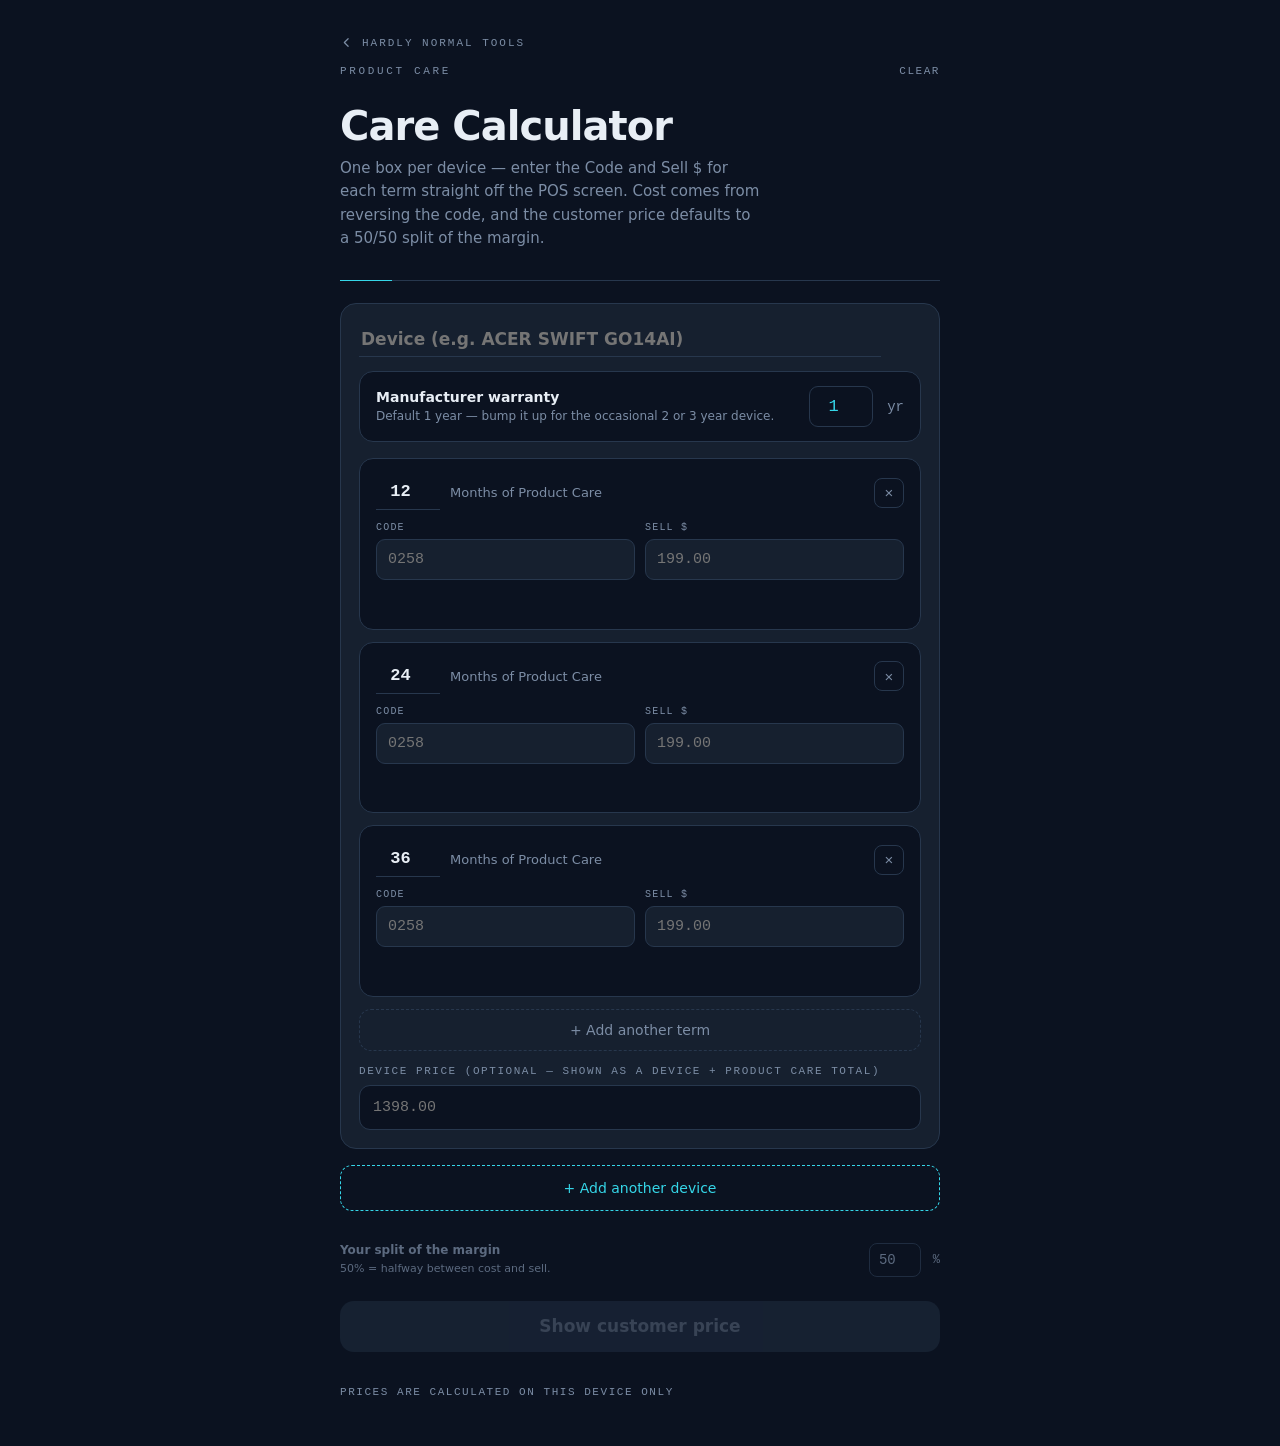
==== care-calc/index.html @ 35e69510 "Support multiple devices per sale, device pricing, and de-emphasize the margin control - One "device" ====
<!DOCTYPE html>
<html lang="en">
<head>
<meta charset="utf-8">
<meta name="viewport" content="width=device-width, initial-scale=1, viewport-fit=cover">
<meta name="theme-color" content="#0B1220">
<title>Product Care Calculator — Hardly Normal Tools</title>
<link rel="stylesheet" href="/assets/app.css">
<link rel="manifest" href="/assets/manifest.webmanifest">
<link rel="icon" href="/assets/icons/icon-192.png" type="image/png">
<link rel="apple-touch-icon" href="/assets/icons/apple-touch-icon.png">
<meta name="apple-mobile-web-app-title" content="Hardly Normal Tools">
<!-- Deliberately no apple-mobile-web-app-capable: see index.html for why. -->
<style>
  /* --- form controls, scoped to this page --- */
  label.f{display:block;font-family:var(--mono);font-size:11px;letter-spacing:.14em;
    text-transform:uppercase;color:var(--muted);margin:0 0 8px}
  input.line{width:100%;padding:13px;border-radius:11px;border:1px solid var(--edge);
    background:var(--ink-lift);color:var(--paper);font-family:var(--mono);font-size:15px}
  .field{margin-bottom:20px}

  .splitrow{display:flex;align-items:center;gap:14px;background:var(--ink-lift);
    border:1px solid var(--edge);border-radius:14px;padding:14px 16px;margin-bottom:20px}
  .splitrow .txt{flex:1}
  .splitrow .txt b{display:block;font-size:14px;font-weight:600}
  .splitrow .txt span{color:var(--muted);font-size:12px;line-height:1.4}
  .splitrow input{width:64px;flex:none;padding:10px 0;border-radius:9px;border:1px solid var(--edge);
    background:var(--ink);color:var(--live);font-family:var(--mono);font-size:17px;text-align:center}
  .splitrow .pct{color:var(--muted);font-family:var(--mono);font-size:14px;flex:none}

  /* One box per device — holds its own warranty, its Product Care term
     rows, and (optionally) the device's own price at the bottom. Nested
     controls inside are given the darker --ink background rather than
     re-using --ink-lift, so they read as "inside" the device card instead
     of floating at the same visual weight. */
  .devicecard{background:var(--ink-lift);border:1px solid var(--edge);border-radius:16px;
    padding:18px;margin-bottom:16px}
  .devicecard .devhead{display:flex;align-items:center;gap:10px;margin-bottom:14px}
  .devicecard .devhead input{flex:1;min-width:0;background:transparent;border:0;
    border-bottom:1px solid var(--edge);color:var(--paper);font:600 17px/1.3 var(--sans);
    padding:6px 2px}
  .devicecard .splitrow{background:var(--ink);margin-bottom:16px}
  .devicecard input.line{background:var(--ink)}

  .rmv{flex:none;width:30px;height:30px;border-radius:8px;border:1px solid var(--edge);
    background:transparent;color:var(--muted);font-size:15px;line-height:1;cursor:pointer}
  .rmv:active{transform:scale(.94)}

  .rowcard{background:var(--ink);border:1px solid var(--edge);border-radius:14px;
    padding:16px;margin-bottom:12px}
  .rowcard .rowhead{display:flex;align-items:center;gap:10px;margin-bottom:12px}
  .rowcard .rowhead .months{flex:none;width:64px;background:transparent;border:0;
    border-bottom:1px solid var(--edge);color:var(--paper);font:600 17px/1.3 var(--mono);
    padding:6px 2px;text-align:center}
  .rowcard .rowhead .monthslabel{flex:1;min-width:0;color:var(--muted);font-size:13px}
  .rowcard .rowgrid{display:grid;grid-template-columns:1fr 1fr;gap:10px}
  .rowcard .rowgrid div label{display:block;font-family:var(--mono);font-size:10px;
    letter-spacing:.12em;text-transform:uppercase;color:var(--muted);margin-bottom:6px}
  .rowcard .rowgrid input{width:100%;padding:11px;border-radius:9px;border:1px solid var(--edge);
    background:var(--ink-lift);color:var(--paper);font-family:var(--mono);font-size:15px}
  /* The cost/margin readout, deliberately the least visually prominent
     thing on the page (small, muted, bottom of its row) — see CLAUDE.md /
     the "don't want it to be obvious" request this was built for. */
  .rowcard .calc{margin-top:12px;font-family:var(--mono);font-size:12px;color:var(--muted);
    line-height:1.7;min-height:1.7em}
  .rowcard .calc b{color:var(--live);font-weight:600}
  .rowcard .calc.warn{color:var(--warn)}

  .addbtn{width:100%;padding:13px;border-radius:12px;border:1px dashed var(--edge);
    background:transparent;color:var(--muted);font:500 14px/1 var(--sans);cursor:pointer;
    margin-bottom:14px}
  .addbtn:active{transform:scale(.99)}
  .addbtn.device{margin-bottom:24px;padding:15px;color:var(--live);border-color:var(--live)}

  .primary{display:block;width:100%;padding:17px;border:0;border-radius:14px;
    background:var(--live);color:#07202B;font:600 17px/1 var(--sans);cursor:pointer}
  .primary:active{transform:scale(.985)}
  .primary:disabled{opacity:.4;background:var(--edge);color:var(--muted)}
  .secondary{display:block;width:100%;margin-top:10px;padding:13px;border:1px solid var(--edge);
    border-radius:14px;background:transparent;color:var(--paper);font:500 14px/1 var(--sans);
    cursor:pointer}

  .clearlink{font-family:var(--mono);font-size:11px;letter-spacing:.14em;text-transform:uppercase;
    color:var(--muted);background:none;border:0;cursor:pointer;padding:6px 0}
  .clearlink:active{color:var(--warn)}
  .headrow{display:flex;align-items:baseline;justify-content:space-between;gap:12px}

  /* The margin-split control, moved to the bottom of the page and styled
     down on purpose (no card, no colour) — this is the "margin box" that
     shouldn't be the obvious/prominent thing on screen. Still fully
     functional, just visually quiet. */
  .marginbox{display:flex;align-items:center;gap:12px;margin:8px 0 24px;opacity:.72}
  .marginbox .txt{flex:1}
  .marginbox .txt b{display:block;font-size:12px;font-weight:600;color:var(--muted)}
  .marginbox .txt span{color:var(--muted);font-size:11px;line-height:1.4}
  .marginbox input{width:52px;flex:none;padding:8px 0;border-radius:8px;border:1px solid var(--edge);
    background:transparent;color:var(--muted);font-family:var(--mono);font-size:14px;text-align:center}
  .marginbox .pct{color:var(--muted);font-family:var(--mono);font-size:12px;flex:none}

  /* --- customer-facing view --- */
  #customerView{display:none}
  #customerView.open{display:block}
  #editView.hidden{display:none}
  .devSection:first-of-type .devTitle{margin-top:0}
  .devTitle{font-size:16px;font-weight:600;letter-spacing:-.01em;margin:28px 0 12px}
  .priceCard{background:var(--ink-lift);border:1px solid var(--edge);border-radius:18px;
    padding:26px 22px;margin-bottom:14px;text-align:center}
  .priceCard .title{font-size:13px;line-height:1.5;color:var(--muted);margin-bottom:16px}
  .priceCard .was{font-family:var(--mono);font-size:15px;color:var(--muted);
    text-decoration:line-through;text-decoration-color:var(--edge)}
  .priceCard .price{font-size:clamp(36px,11vw,54px);font-weight:700;letter-spacing:-.02em;
    color:var(--live);margin-top:4px}
  .priceCard .save{display:inline-block;margin-top:12px;padding:7px 14px;border-radius:999px;
    background:rgba(53,214,232,.12);color:var(--live);font-family:var(--mono);font-size:12px;
    letter-spacing:.05em}
  .priceCard .withdevice{margin-top:14px;padding-top:14px;border-top:1px solid var(--edge);
    font-family:var(--mono);font-size:12px;color:var(--muted)}
  .priceCard .withdevice b{color:var(--paper);font-weight:600}
  #custEmpty{color:var(--muted);font-size:14px;padding:30px 0;text-align:center}
</style>
</head>
<body>
<main class="shell">

  <section id="editView">
    <a class="back" href="/">
      <svg viewBox="0 0 24 24"><path d="M15 5l-7 7 7 7" stroke-linecap="round" stroke-linejoin="round"/></svg>
      Hardly Normal Tools
    </a>

    <div class="headrow">
      <span class="eyebrow">Product Care</span>
      <button class="clearlink" id="clearBtn">Clear</button>
    </div>
    <h1>Care Calculator</h1>
    <p class="lede">One box per device — enter the Code and Sell $ for each term straight
      off the POS screen. Cost comes from reversing the code, and the customer price
      defaults to a 50/50 split of the margin.</p>

    <div class="rule"></div>

    <div id="devices"></div>
    <button class="addbtn device" id="addDevice">+ Add another device</button>

    <div class="marginbox">
      <div class="txt">
        <b>Your split of the margin</b>
        <span>50% = halfway between cost and sell.</span>
      </div>
      <input id="split" type="number" inputmode="decimal" min="0" max="100" step="1" value="50">
      <span class="pct">%</span>
    </div>

    <button class="primary" id="showCust" disabled>Show customer price</button>
  </section>

  <section id="customerView">
    <button class="clearlink" id="backBtn">
      &larr; Back to edit
    </button>
    <span class="eyebrow" style="display:block;margin-top:18px">Product Care</span>
    <h1>Your options</h1>
    <div class="rule"></div>
    <div id="custRows"></div>
    <div id="custEmpty">No terms entered yet — go back and fill in a code and sell price.</div>
    <button class="secondary" id="backBtn2">Back to edit</button>
  </section>

  <p class="foot">Prices are calculated on this device only</p>

</main>
<script>
if ("serviceWorker" in navigator) navigator.serviceWorker.register("/sw.js");

const $ = s => document.querySelector(s);
const devicesEl = $("#devices"), addDeviceBtn = $("#addDevice"),
      showCustBtn = $("#showCust"), splitEl = $("#split"),
      editView = $("#editView"), custView = $("#customerView"),
      custRows = $("#custRows"), custEmpty = $("#custEmpty");

const STORE_KEY = "cc.state";

function uid(){ return Math.random().toString(36).slice(2, 9); }

// Product Care terms are sold in months (matches the "- 062 12 MTHS" /
// "24 MTHS" / "36 MTHS" naming on the POS screen), so rows track months
// rather than a free-text label — the customer-facing title is generated
// from that number plus the device's manufacturer warranty (coverageTitle()).
const DEFAULT_ROWS = () => ([
  { id: uid(), months: 12, code: "", sell: "" },
  { id: uid(), months: 24, code: "", sell: "" },
  { id: uid(), months: 36, code: "", sell: "" },
]);
// Warranty lives per device (not globally) — it's a property of the specific
// device on screen, not the sale as a whole, and staff sometimes pitch a
// 1yr device and a 2/3yr device in the same visit.
const DEFAULT_DEVICE = () => ({
  id: uid(), product: "", warrantyYears: 1, devicePrice: "", rows: DEFAULT_ROWS(),
});
const DEFAULT_STATE = () => ({ split: 50, devices: [DEFAULT_DEVICE()] });

function migrateRow(r){
  if(!isFinite(r.months)){
    const m = parseInt(String(r.term || "").replace(/\D/g, ""), 10);
    r.months = isFinite(m) && m > 0 ? m : 12;
  }
}
function migrateDevice(dev){
  if(!isFinite(dev.warrantyYears)) dev.warrantyYears = 1;
  if(dev.devicePrice == null) dev.devicePrice = "";
  if(!Array.isArray(dev.rows) || !dev.rows.length) dev.rows = DEFAULT_ROWS();
  dev.rows.forEach(migrateRow);
}

function loadState(){
  try{
    const raw = JSON.parse(localStorage.getItem(STORE_KEY) || "null");
    if(raw){
      if(Array.isArray(raw.devices) && raw.devices.length){
        raw.devices.forEach(migrateDevice);
        if(!isFinite(raw.split)) raw.split = 50;
        return raw;
      }
      // Pre-multi-device save: one flat {product, warrantyYears, rows} —
      // fold it into a single device so nothing already entered is lost.
      if(Array.isArray(raw.rows) && raw.rows.length){
        const dev = {
          id: uid(), product: raw.product || "",
          warrantyYears: isFinite(raw.warrantyYears) ? raw.warrantyYears : 1,
          devicePrice: "", rows: raw.rows,
        };
        migrateDevice(dev);
        return { split: isFinite(raw.split) ? raw.split : 50, devices: [dev] };
      }
    }
  }catch{}
  return DEFAULT_STATE();
}
let state = loadState();

function persist(){
  localStorage.setItem(STORE_KEY, JSON.stringify(state));
}

// --- money / cost math ---
// The POS "Code" column is the cost price, digit-reversed (see CLAUDE.md /
// the confirmed-by-margin-consistency check this tool was built against).
// e.g. code "0258" reversed -> "8520" -> cost $85.20 (cents).
function costFromCode(codeRaw){
  const digits = String(codeRaw || "").replace(/\D/g, "");
  if(!digits) return null;
  const reversed = digits.split("").reverse().join("");
  const cents = parseInt(reversed, 10);
  return isFinite(cents) ? cents / 100 : null;
}

// Rounds to the nearest $10, minus a cent — the "nearest .99" convention
// for customer-facing prices (e.g. $113.85 -> $109.99).
function roundTo99(v){
  if(!isFinite(v) || v <= 0) return null;
  const base = Math.max(10, Math.round(v / 10) * 10);
  return base - 0.01;
}

function fmt(v){ return "$" + v.toFixed(2); }

function calcRow(row, splitPct){
  const cost = costFromCode(row.code);
  const sell = parseFloat(row.sell);
  if(cost == null || !isFinite(sell) || sell <= 0) return null;
  const margin = sell - cost;
  const pct = isFinite(splitPct) ? splitPct : 50;
  const raw = cost + margin * (pct / 100);
  let price = roundTo99(raw);
  // raw is always <= sell (pct maxes out at 100%), but rounding to the
  // nearest .99 can round it back up past sell on a thin margin — never
  // show a "discount" that's actually a markup.
  if(price != null && price > sell) price = sell;
  const savings = price != null ? sell - price : null;
  return { cost, sell, margin, price, savings, suspect: margin <= 0 };
}

// "1 Year Warranty + 2 Years Product Care = 3 Years Coverage" — built from
// this device's manufacturer warranty plus the row's Product Care term.
function monthsLabel(m){
  if(!isFinite(m) || m <= 0) return "0 Months";
  if(m % 12 === 0){ const y = m / 12; return `${y} Year${y === 1 ? "" : "s"}`; }
  return `${m} Month${m === 1 ? "" : "s"}`;
}
function coverageTitle(warrantyYears, careMonths){
  const warrantyMonths = Math.round((isFinite(warrantyYears) ? warrantyYears : 1) * 12);
  const totalMonths = warrantyMonths + careMonths;
  return `${monthsLabel(warrantyMonths)} Warranty + ${monthsLabel(careMonths)} Product Care `
    + `= ${monthsLabel(totalMonths)} Coverage`;
}

function escapeAttr(s){
  return String(s ?? "").replace(/&/g,"&amp;").replace(/"/g,"&quot;").replace(/</g,"&lt;");
}

// --- term row (nested inside a device card) ---
function buildRowEl(dev, row){
  const el = document.createElement("div");
  el.className = "rowcard";
  el.innerHTML = `
    <div class="rowhead">
      <input class="months" type="number" inputmode="numeric" min="1" step="1" value="${escapeAttr(row.months)}">
      <span class="monthslabel">Months of Product Care</span>
      <button class="rmv" title="Remove this term">&times;</button>
    </div>
    <div class="rowgrid">
      <div>
        <label>Code</label>
        <input class="code" inputmode="numeric" placeholder="0258" value="${escapeAttr(row.code)}">
      </div>
      <div>
        <label>Sell $</label>
        <input class="sell" type="number" inputmode="decimal" step="0.01" min="0" placeholder="199.00" value="${escapeAttr(row.sell)}">
      </div>
    </div>
    <div class="calc"></div>
  `;
  const monthsEl = el.querySelector(".months"), codeEl = el.querySelector(".code"),
        sellEl = el.querySelector(".sell"), calcEl = el.querySelector(".calc");

  const sync = () => {
    const m = parseInt(monthsEl.value, 10);
    row.months = isFinite(m) && m > 0 ? m : row.months;
    row.code = codeEl.value;
    row.sell = sellEl.value;
    persist();
    renderCalc(calcEl, row);
    updateShowButton();
  };
  monthsEl.oninput = sync;
  codeEl.oninput = sync;
  sellEl.oninput = sync;
  el.querySelector(".rmv").onclick = () => {
    dev.rows = dev.rows.filter(r => r.id !== row.id);
    if(!dev.rows.length) dev.rows = DEFAULT_ROWS();
    persist();
    renderDevices();
  };

  renderCalc(calcEl, row);
  return el;
}

function renderCalc(calcEl, row){
  const split = parseFloat(splitEl.value);
  const r = calcRow(row, split);
  if(!row.code && !row.sell){
    calcEl.className = "calc";
    calcEl.textContent = "";
    return;
  }
  if(!r){
    calcEl.className = "calc warn";
    calcEl.textContent = "Enter both a code and a sell price to calculate.";
    return;
  }
  if(r.suspect){
    calcEl.className = "calc warn";
    calcEl.textContent = `Cost ${fmt(r.cost)} ≥ sell ${fmt(r.sell)} — check the code was read right.`;
    return;
  }
  calcEl.className = "calc";
  calcEl.textContent = `Cost ${fmt(r.cost)} · Margin ${fmt(r.margin)} · Save ${fmt(r.savings)} · Your price `;
  const b = document.createElement("b");
  b.textContent = fmt(r.price);
  calcEl.appendChild(b);
}

// --- device card ---
function buildDeviceEl(dev){
  const el = document.createElement("div");
  el.className = "devicecard";
  el.innerHTML = `
    <div class="devhead">
      <input class="devname" placeholder="Device (e.g. ACER SWIFT GO14AI)" autocapitalize="words" spellcheck="false" value="${escapeAttr(dev.product)}">
      <button class="rmv" title="Remove this device">&times;</button>
    </div>
    <div class="splitrow">
      <div class="txt">
        <b>Manufacturer warranty</b>
        <span>Default 1 year — bump it up for the occasional 2 or 3 year device.</span>
      </div>
      <input class="devwarranty" type="number" inputmode="decimal" min="0" max="10" step="1" value="${escapeAttr(dev.warrantyYears)}">
      <span class="pct">yr</span>
    </div>
    <div class="devrows"></div>
    <button class="addbtn devaddrow">+ Add another term</button>
    <div class="field" style="margin-bottom:0">
      <label class="f">Device price (optional — shown as a device + Product Care total)</label>
      <input class="line devprice" type="number" inputmode="decimal" step="0.01" min="0" placeholder="1398.00" value="${escapeAttr(dev.devicePrice)}">
    </div>
  `;
  const nameEl = el.querySelector(".devname"), warrantyEl = el.querySelector(".devwarranty"),
        priceEl = el.querySelector(".devprice"), rowsEl = el.querySelector(".devrows"),
        addRowBtn = el.querySelector(".devaddrow");

  nameEl.oninput = () => { dev.product = nameEl.value; persist(); };
  warrantyEl.oninput = () => { dev.warrantyYears = parseFloat(warrantyEl.value); persist(); };
  priceEl.oninput = () => { dev.devicePrice = priceEl.value; persist(); };
  el.querySelector(".rmv").onclick = () => {
    state.devices = state.devices.filter(d => d.id !== dev.id);
    if(!state.devices.length) state.devices = [DEFAULT_DEVICE()];
    persist();
    renderDevices();
  };
  addRowBtn.onclick = () => {
    dev.rows.push({ id: uid(), months: 12, code: "", sell: "" });
    persist();
    renderDevices();
  };

  dev.rows.forEach(row => rowsEl.appendChild(buildRowEl(dev, row)));
  return el;
}

function renderDevices(){
  devicesEl.innerHTML = "";
  state.devices.forEach(dev => devicesEl.appendChild(buildDeviceEl(dev)));
  // Only show the remove-device button when there's more than one — no
  // point offering to remove the only device on the page.
  const rmvBtns = devicesEl.querySelectorAll(".devhead .rmv");
  rmvBtns.forEach(b => { b.style.visibility = state.devices.length > 1 ? "visible" : "hidden"; });
  updateShowButton();
}

function recalcAll(){
  // Term rows render in the same order as state.devices/dev.rows, so a
  // flattened list zips 1:1 with the .rowcard elements in the DOM.
  const flat = state.devices.flatMap(d => d.rows);
  document.querySelectorAll(".rowcard").forEach((el, i) => renderCalc(el.querySelector(".calc"), flat[i]));
  updateShowButton();
}

function allValidEntries(){
  const split = parseFloat(splitEl.value);
  const out = [];
  state.devices.forEach(dev => {
    dev.rows.forEach(row => {
      const calc = calcRow(row, split);
      if(calc && !calc.suspect) out.push({ dev, row, calc });
    });
  });
  return out;
}

function updateShowButton(){
  showCustBtn.disabled = allValidEntries().length === 0;
}

// --- wiring ---
splitEl.value = isFinite(state.split) ? state.split : 50;
splitEl.oninput = () => {
  state.split = parseFloat(splitEl.value);
  persist();
  recalcAll();
};

addDeviceBtn.onclick = () => {
  state.devices.push(DEFAULT_DEVICE());
  persist();
  renderDevices();
};

$("#clearBtn").onclick = () => {
  if(!confirm("Clear this form and start over?")) return;
  state = DEFAULT_STATE();
  persist();
  splitEl.value = 50;
  renderDevices();
};

function showCustomerView(){
  const entries = allValidEntries();
  custRows.innerHTML = "";
  custEmpty.style.display = entries.length ? "none" : "block";

  state.devices.forEach(dev => {
    const devEntries = entries.filter(e => e.dev.id === dev.id);
    if(!devEntries.length) return;
    const section = document.createElement("div");
    section.className = "devSection";
    const title = document.createElement("div");
    title.className = "devTitle";
    title.textContent = dev.product?.trim() || "Product Care";
    section.appendChild(title);

    const devicePrice = parseFloat(dev.devicePrice);
    const hasDevicePrice = isFinite(devicePrice) && devicePrice > 0;

    devEntries.forEach(({ row, calc }) => {
      const card = document.createElement("div");
      card.className = "priceCard";
      card.innerHTML = `<div class="title">${escapeAttr(coverageTitle(dev.warrantyYears, row.months))}</div>
        <div class="was">Was ${fmt(calc.sell)}</div>
        <div class="price">${fmt(calc.price)}</div>
        <div class="save">Save ${fmt(calc.savings)}</div>
        ${hasDevicePrice ? `<div class="withdevice">Device + Product Care: <b>${fmt(devicePrice + calc.price)}</b></div>` : ""}`;
      section.appendChild(card);
    });
    custRows.appendChild(section);
  });

  editView.classList.add("hidden");
  custView.classList.add("open");
  window.scrollTo(0, 0);
}
function showEditView(){
  custView.classList.remove("open");
  editView.classList.remove("hidden");
  window.scrollTo(0, 0);
}

showCustBtn.onclick = showCustomerView;
$("#backBtn").onclick = showEditView;
$("#backBtn2").onclick = showEditView;

renderDevices();
</script>
</body>
</html>
---- assets/app.css ----
:root{
  --ink:      #0B1220;
  --ink-lift: #16202F;
  --edge:     #27374D;
  --paper:    #E8EEF5;
  --muted:    #7C8DA5;
  --live:     #35D6E8;
  --lock:     #7BE495;
  --warn:     #F2A65A;
  --mono: ui-monospace, SFMono-Regular, "SF Mono", Menlo, Consolas, monospace;
  --sans: system-ui, -apple-system, "Segoe UI", Roboto, sans-serif;
}
*{box-sizing:border-box;margin:0;padding:0;-webkit-tap-highlight-color:transparent}
html{height:100%}
body{
  min-height:100%; background:var(--ink); color:var(--paper);
  font-family:var(--sans); -webkit-font-smoothing:antialiased;
}
a{color:inherit;text-decoration:none}
:focus-visible{outline:2px solid var(--live);outline-offset:3px;border-radius:6px}

.shell{
  max-width:640px; margin:0 auto;
  padding:calc(env(safe-area-inset-top) + 26px) 20px calc(env(safe-area-inset-bottom) + 40px);
}

/* --- header --- */
.eyebrow{
  font-family:var(--mono); font-size:11px; letter-spacing:.24em;
  text-transform:uppercase; color:var(--muted);
}
.back{
  display:inline-flex; align-items:center; gap:9px;
  font-family:var(--mono); font-size:11px; letter-spacing:.18em;
  text-transform:uppercase; color:var(--muted);
  padding:10px 14px 10px 11px; margin-left:-11px; border-radius:10px;
}
.back:hover{color:var(--live)}
.back svg{width:13px;height:13px;stroke:currentColor;stroke-width:2.2;fill:none}

h1{
  font-size:clamp(30px,8vw,40px); font-weight:640; letter-spacing:-.024em;
  line-height:1.05; margin:22px 0 10px;
}
.lede{color:var(--muted); font-size:15px; line-height:1.55; max-width:44ch}

/* the rule doubles as the section marker — cyan means "you are here" */
.rule{height:1px; background:var(--edge); margin:30px 0 22px; position:relative}
.rule::before{content:""; position:absolute; left:0; top:0; width:52px; height:1px; background:var(--live)}

/* --- tiles --- */
.tiles{display:flex; flex-direction:column; gap:11px}
.tile{
  display:flex; align-items:center; gap:16px;
  min-height:88px; padding:20px; border-radius:16px;
  background:var(--ink-lift); border:1px solid var(--edge);
  transition:border-color .16s ease, transform .12s ease, background .16s ease;
}
.tile:hover{border-color:var(--live); background:#1A2637}
.tile:active{transform:scale(.99)}
.tile .body{flex:1; min-width:0}
.tile .name{font-size:17px; font-weight:600; letter-spacing:-.01em}
.tile .desc{color:var(--muted); font-size:13px; line-height:1.45; margin-top:4px}
.tile .chev{width:18px; height:18px; stroke:var(--muted); stroke-width:2.2; fill:none; flex:none}
.tile:hover .chev{stroke:var(--live)}

.tile .glyph{
  width:46px; height:46px; flex:none; border-radius:12px;
  background:var(--ink); border:1px solid var(--edge);
  display:grid; place-items:center;
  font-family:var(--mono); font-size:12px; letter-spacing:.06em; color:var(--live);
}

.foot{margin-top:34px; font-family:var(--mono); font-size:11px;
      letter-spacing:.14em; text-transform:uppercase; color:var(--muted)}

@media (prefers-reduced-motion:reduce){*{transition:none!important}}
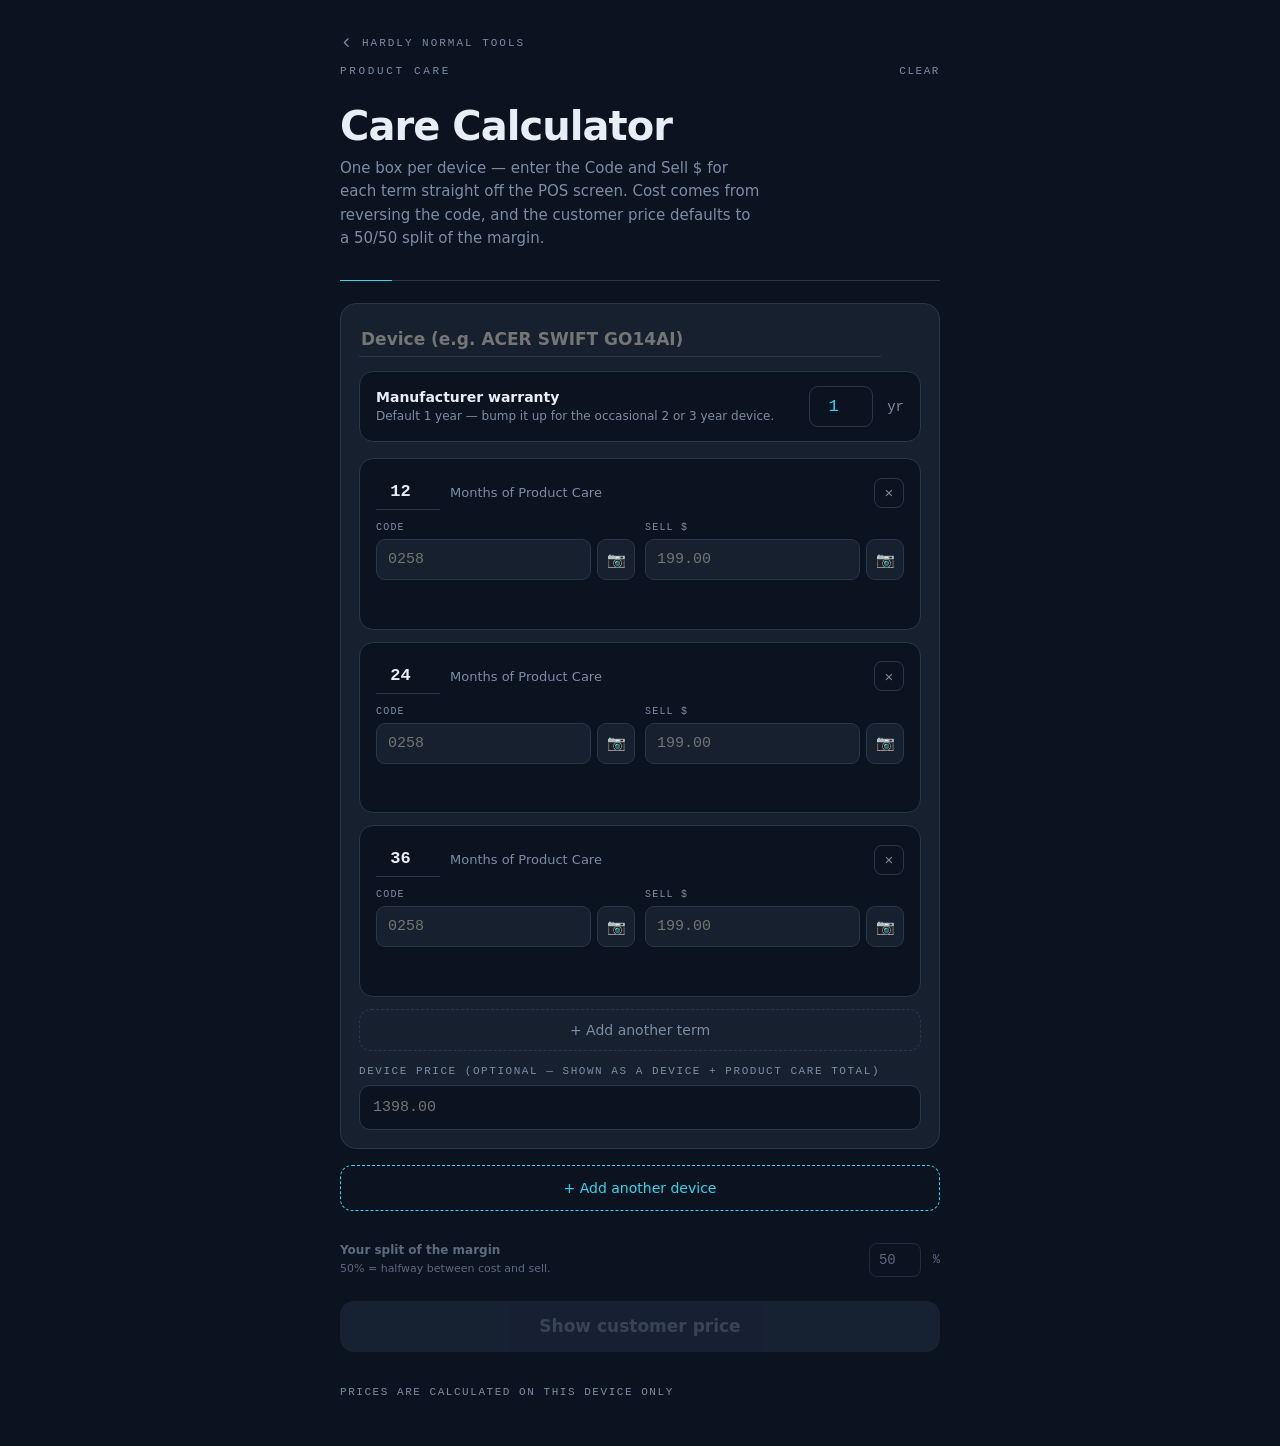
==== commit 8ea4a2bf: "Add OCR capture for the Code and Sell $ fields A small camera button next to each Code and Sell $ in" ====
--- a/care-calc/index.html
+++ b/care-calc/index.html
@@ -58,6 +58,12 @@
     letter-spacing:.12em;text-transform:uppercase;color:var(--muted);margin-bottom:6px}
   .rowcard .rowgrid input{width:100%;padding:11px;border-radius:9px;border:1px solid var(--edge);
     background:var(--ink-lift);color:var(--paper);font-family:var(--mono);font-size:15px}
+  .inputrow{display:flex;gap:6px}
+  .inputrow input{flex:1;min-width:0}
+  .ocrmini{flex:none;width:38px;border-radius:9px;border:1px solid var(--edge);
+    background:var(--ink-lift);color:var(--muted);font-size:15px;cursor:pointer;
+    display:grid;place-items:center}
+  .ocrmini:active{transform:scale(.94)}
   /* The cost/margin readout, deliberately the least visually prominent
      thing on the page (small, muted, bottom of its row) — see CLAUDE.md /
      the "don't want it to be obvious" request this was built for. */
@@ -76,9 +82,6 @@
     background:var(--live);color:#07202B;font:600 17px/1 var(--sans);cursor:pointer}
   .primary:active{transform:scale(.985)}
   .primary:disabled{opacity:.4;background:var(--edge);color:var(--muted)}
-  .secondary{display:block;width:100%;margin-top:10px;padding:13px;border:1px solid var(--edge);
-    border-radius:14px;background:transparent;color:var(--paper);font:500 14px/1 var(--sans);
-    cursor:pointer}
 
   .clearlink{font-family:var(--mono);font-size:11px;letter-spacing:.14em;text-transform:uppercase;
     color:var(--muted);background:none;border:0;cursor:pointer;padding:6px 0}
@@ -103,8 +106,18 @@
   #editView.hidden{display:none}
   .devSection:first-of-type .devTitle{margin-top:0}
   .devTitle{font-size:16px;font-weight:600;letter-spacing:-.01em;margin:28px 0 12px}
-  .priceCard{background:var(--ink-lift);border:1px solid var(--edge);border-radius:18px;
-    padding:26px 22px;margin-bottom:14px;text-align:center}
+  /* Cards are tappable: staff taps whichever one the customer says they
+     want, so it stays visibly highlighted as a "that one" reminder — see
+     the click handler in showCustomerView(). */
+  .priceCard{position:relative;background:var(--ink-lift);border:1px solid var(--edge);
+    border-radius:18px;padding:26px 22px;margin-bottom:14px;text-align:center;cursor:pointer;
+    transition:border-color .15s ease, background .15s ease, transform .1s ease}
+  .priceCard:active{transform:scale(.99)}
+  .priceCard.selected{border-color:var(--live);background:#132233;
+    box-shadow:0 0 0 2px rgba(53,214,232,.28)}
+  .priceCard .check{display:none;position:absolute;top:14px;right:14px;width:24px;height:24px;
+    border-radius:50%;background:var(--live);color:#07202B;font:700 14px/24px var(--sans)}
+  .priceCard.selected .check{display:block}
   .priceCard .title{font-size:13px;line-height:1.5;color:var(--muted);margin-bottom:16px}
   .priceCard .was{font-family:var(--mono);font-size:15px;color:var(--muted);
     text-decoration:line-through;text-decoration-color:var(--edge)}
@@ -117,6 +130,49 @@
     font-family:var(--mono);font-size:12px;color:var(--muted)}
   .priceCard .withdevice b{color:var(--paper);font-weight:600}
   #custEmpty{color:var(--muted);font-size:14px;padding:30px 0;text-align:center}
+
+  /* --- OCR capture overlay (per-field: Code or Sell $) ---
+     Same shape as /scan/'s camera+Tesseract flow (crop a band, recognize,
+     show an editable result before it's used) but simplified to a single
+     manual "capture" tap rather than a continuous decode loop, and scoped
+     to one field per open rather than the whole page. See CLAUDE.md notes
+     on /scan/'s OCR path for the lazy-load and crop-vs-reticle caveats,
+     which apply here too. */
+  #ocrStage{position:fixed;inset:0;z-index:50;display:none;background:#000}
+  #ocrStage.open{display:block}
+  #ocrCam{position:fixed;inset:0;background:#000}
+  #ocrVideo{width:100%;height:100%;object-fit:cover;display:block}
+  #ocrVeil{position:fixed;inset:0;pointer-events:none;z-index:2;
+    background:radial-gradient(ellipse 74% 20% at 50% 42%, transparent 55%, rgba(11,18,32,.82) 100%)}
+  #ocrReticle{position:fixed;left:50%;top:42%;transform:translate(-50%,-50%);z-index:3;
+    width:min(72vw,340px);height:78px;border:2.5px solid var(--live);border-radius:12px;
+    pointer-events:none}
+  #ocrTop{position:fixed;top:0;left:0;right:0;z-index:6;
+    display:flex;align-items:center;justify-content:space-between;
+    padding:calc(env(safe-area-inset-top) + 10px) 16px 14px;
+    background:linear-gradient(180deg,rgba(11,18,32,.92),transparent)}
+  #ocrTop .clearlink{padding:8px 4px}
+  #ocrState{font-family:var(--mono);font-size:12px;letter-spacing:.08em;color:var(--live)}
+  #ocrShutter{position:fixed;left:50%;bottom:calc(env(safe-area-inset-bottom) + 34px);
+    transform:translateX(-50%);z-index:6;width:70px;height:70px;border-radius:50%;
+    border:4px solid var(--paper);background:var(--live);cursor:pointer}
+  #ocrShutter:active{transform:translateX(-50%) scale(.92)}
+  #ocrShutter:disabled{opacity:.5}
+  #ocrSheet{position:fixed;left:0;right:0;bottom:0;z-index:7;
+    padding:18px 16px calc(env(safe-area-inset-bottom) + 18px);
+    background:linear-gradient(180deg,rgba(11,18,32,.55),rgba(11,18,32,.97) 30%);
+    border-top:1px solid var(--edge);
+    transform:translateY(101%);transition:transform .24s cubic-bezier(.2,.9,.3,1)}
+  #ocrSheet.up{transform:none}
+  #ocrResult{font-family:var(--mono);font-size:clamp(24px,7vw,34px);letter-spacing:.03em;
+    line-height:1;padding:4px 2px}
+  #ocrUse{display:block;width:100%;margin-top:16px;padding:16px;border:0;border-radius:14px;
+    background:var(--lock);color:#07200F;font:600 16px/1 var(--sans);cursor:pointer}
+  #ocrRetry{display:block;width:100%;margin-top:9px;padding:12px;border:1px solid var(--edge);
+    border-radius:14px;background:transparent;color:var(--muted);font:500 14px/1 var(--sans);
+    cursor:pointer}
+  #ocrFatal{position:fixed;inset:0;z-index:8;display:none;place-items:center;padding:32px;
+    text-align:center;background:var(--ink);font-size:15px;line-height:1.6}
 </style>
 </head>
 <body>
@@ -155,6 +211,9 @@
   </section>
 
   <section id="customerView">
+    <!-- Deliberately only one "back to edit" control, small and up here —
+         a customer holding/looking at the phone could tap a big bottom
+         button by accident while this screen is meant for them to read. -->
     <button class="clearlink" id="backBtn">
       &larr; Back to edit
     </button>
@@ -163,12 +222,31 @@
     <div class="rule"></div>
     <div id="custRows"></div>
     <div id="custEmpty">No terms entered yet — go back and fill in a code and sell price.</div>
-    <button class="secondary" id="backBtn2">Back to edit</button>
   </section>
 
   <p class="foot">Prices are calculated on this device only</p>
 
 </main>
+
+<!-- OCR capture overlay, shared by every "scan this number" button — see
+     openOcr()/closeOcr() below. Hidden until a row's camera button opens it. -->
+<div id="ocrStage">
+  <div id="ocrCam"><video id="ocrVideo" playsinline muted autoplay></video></div>
+  <div id="ocrVeil"></div>
+  <div id="ocrReticle"></div>
+  <header id="ocrTop">
+    <button class="clearlink" id="ocrCancel">&larr; Cancel</button>
+    <span id="ocrState">starting</span>
+  </header>
+  <button id="ocrShutter" title="Capture"></button>
+  <section id="ocrSheet">
+    <div id="ocrResult" contenteditable="true" spellcheck="false" autocapitalize="off"></div>
+    <button id="ocrUse">Use this</button>
+    <button id="ocrRetry">Retry</button>
+  </section>
+  <div id="ocrFatal"></div>
+</div>
+
 <script>
 if ("serviceWorker" in navigator) navigator.serviceWorker.register("/sw.js");
 
@@ -311,17 +389,27 @@
     <div class="rowgrid">
       <div>
         <label>Code</label>
-        <input class="code" inputmode="numeric" placeholder="0258" value="${escapeAttr(row.code)}">
+        <div class="inputrow">
+          <input class="code" inputmode="numeric" placeholder="0258" value="${escapeAttr(row.code)}">
+          <button type="button" class="ocrmini" data-kind="code" title="Scan this number">&#128247;</button>
+        </div>
       </div>
       <div>
         <label>Sell $</label>
-        <input class="sell" type="number" inputmode="decimal" step="0.01" min="0" placeholder="199.00" value="${escapeAttr(row.sell)}">
+        <div class="inputrow">
+          <input class="sell" type="number" inputmode="decimal" step="0.01" min="0" placeholder="199.00" value="${escapeAttr(row.sell)}">
+          <button type="button" class="ocrmini" data-kind="sell" title="Scan this number">&#128247;</button>
+        </div>
       </div>
     </div>
     <div class="calc"></div>
   `;
   const monthsEl = el.querySelector(".months"), codeEl = el.querySelector(".code"),
         sellEl = el.querySelector(".sell"), calcEl = el.querySelector(".calc");
+
+  el.querySelectorAll(".ocrmini").forEach(btn => {
+    btn.onclick = () => openOcr(btn.dataset.kind === "code" ? codeEl : sellEl, btn.dataset.kind);
+  });
 
   const sync = () => {
     const m = parseInt(monthsEl.value, 10);
@@ -474,6 +562,17 @@
   renderDevices();
 };
 
+// Which row's card is highlighted on the customer screen — kept outside
+// showCustomerView() (which rebuilds the cards from scratch every time)
+// so the highlight survives a trip back to edit and forward again, as
+// long as that row still exists.
+let selectedRowId = null;
+function applySelection(){
+  custRows.querySelectorAll(".priceCard").forEach(c => {
+    c.classList.toggle("selected", c.dataset.rowId === selectedRowId);
+  });
+}
+
 function showCustomerView(){
   const entries = allValidEntries();
   custRows.innerHTML = "";
@@ -495,16 +594,25 @@
     devEntries.forEach(({ row, calc }) => {
       const card = document.createElement("div");
       card.className = "priceCard";
-      card.innerHTML = `<div class="title">${escapeAttr(coverageTitle(dev.warrantyYears, row.months))}</div>
+      card.dataset.rowId = row.id;
+      card.innerHTML = `<div class="check">&check;</div>
+        <div class="title">${escapeAttr(coverageTitle(dev.warrantyYears, row.months))}</div>
         <div class="was">Was ${fmt(calc.sell)}</div>
         <div class="price">${fmt(calc.price)}</div>
         <div class="save">Save ${fmt(calc.savings)}</div>
         ${hasDevicePrice ? `<div class="withdevice">Device + Product Care: <b>${fmt(devicePrice + calc.price)}</b></div>` : ""}`;
+      // Tap to mark "this is the one the customer picked" — tap again to
+      // clear it. Only one card highlighted at a time, across all devices.
+      card.onclick = () => {
+        selectedRowId = selectedRowId === row.id ? null : row.id;
+        applySelection();
+      };
       section.appendChild(card);
     });
     custRows.appendChild(section);
   });
 
+  applySelection();
   editView.classList.add("hidden");
   custView.classList.add("open");
   window.scrollTo(0, 0);
@@ -517,7 +625,180 @@
 
 showCustBtn.onclick = showCustomerView;
 $("#backBtn").onclick = showEditView;
-$("#backBtn2").onclick = showEditView;
+
+// --- OCR capture: fills one field (Code or Sell $) from a camera frame ---
+// Reuses /scan/'s proven pattern (lazy-load tesseract.js@5 only on first
+// use, crop a band matching the on-screen reticle, run recognition on that
+// crop rather than the full frame) but simplified to a single manual
+// "capture" tap instead of a continuous per-frame loop — there's no live
+// decode to react to here, just "point it, tap it, check it".
+//
+// NOT verified against a real POS screen from this environment (no camera
+// here) — light text on a dark, possibly screen-glared monitor is a very
+// different OCR target to the printed tickets /scan/'s OCR was built for.
+// That's exactly why the result lands in an editable field before it's
+// used, same as everywhere else in this app: a bad read is a quick retype,
+// not a dead end.
+const ocrStage = $("#ocrStage"), ocrVideo = $("#ocrVideo"), ocrState = $("#ocrState"),
+      ocrShutter = $("#ocrShutter"), ocrSheet = $("#ocrSheet"), ocrResult = $("#ocrResult"),
+      ocrUse = $("#ocrUse"), ocrRetry = $("#ocrRetry"), ocrCancel = $("#ocrCancel"),
+      ocrFatal = $("#ocrFatal");
+
+let ocrStream = null, ocrCanvas = null, ocrCtx = null, ocrWorker = null,
+    ocrTarget = null, ocrKind = null, ocrBusy = false;
+
+async function ocrStartCamera(){
+  if(ocrStream) ocrStream.getTracks().forEach(t => t.stop());
+  ocrStream = await navigator.mediaDevices.getUserMedia({
+    video: { facingMode: { ideal: "environment" }, width: { ideal: 1920 }, height: { ideal: 1080 } },
+    audio: false,
+  });
+  ocrVideo.srcObject = ocrStream;
+  await ocrVideo.play();
+}
+
+// Crops to a band matching #ocrReticle's on-screen box. Like /scan/'s own
+// cropFrame(), the reticle is sized in viewport units and this crop is
+// sized in video-pixel fractions — they track each other closely enough to
+// frame a short number, but aren't pixel-exact across every aspect ratio.
+function ocrCropFrame(){
+  const vw = ocrVideo.videoWidth, vh = ocrVideo.videoHeight;
+  if(!vw) return null;
+  const w = Math.round(vw * 0.72), h = Math.round(vh * 0.20);
+  const x = Math.round((vw - w) / 2), y = Math.round(vh * 0.42 - h / 2);
+  if(!ocrCanvas){ ocrCanvas = document.createElement("canvas"); ocrCtx = ocrCanvas.getContext("2d", { willReadFrequently: true }); }
+  ocrCanvas.width = w; ocrCanvas.height = h;
+  ocrCtx.drawImage(ocrVideo, x, y, w, h, 0, 0, w, h);
+  return ocrCanvas;
+}
+
+async function ensureOcrWorker(){
+  if(!window.Tesseract){
+    await new Promise((res, rej) => {
+      const s = document.createElement("script");
+      s.src = "https://cdn.jsdelivr.net/npm/tesseract.js@5/dist/tesseract.min.js";
+      s.onload = res; s.onerror = () => rej(new Error("ocr-lib"));
+      document.head.appendChild(s);
+    });
+  }
+  if(!ocrWorker) ocrWorker = await Tesseract.createWorker("eng");
+  return ocrWorker;
+}
+
+// Codes seen on the POS screen so far are plain digits (no letters/dashes,
+// unlike /scan/'s printed ticket codes) — whitelist tight to digits (plus
+// a decimal point for Sell $) since that measurably helps accuracy, and
+// costFromCode() strips non-digits anyway so a stray character wouldn't be
+// used even if one slipped through.
+function cleanOcrValue(rawText, kind){
+  const lines = (rawText || "").split(/\r?\n/).map(l => l.trim()).filter(Boolean);
+  const best = lines.sort((a, b) => b.length - a.length)[0] || "";
+  if(kind === "sell"){
+    let cleaned = best.replace(/[^0-9.]/g, "");
+    const parts = cleaned.split(".");
+    if(parts.length > 2) cleaned = parts[0] + "." + parts.slice(1).join("");
+    return cleaned;
+  }
+  return best.replace(/\D/g, "");
+}
+
+async function openOcr(inputEl, kind){
+  ocrTarget = inputEl;
+  ocrKind = kind;
+  ocrResult.setAttribute("inputmode", kind === "sell" ? "decimal" : "numeric");
+  ocrSheet.classList.remove("up");
+  ocrShutter.hidden = false;
+  ocrFatal.style.display = "none";
+  ocrState.textContent = "starting";
+  ocrStage.classList.add("open");
+
+  // Same "stuck starting" heuristic as /scan/'s boot(): iOS Safari's camera
+  // permission popup can freeze and stop responding to taps at all, and
+  // there's nothing this page's JS can do to reach into that native dialog.
+  // All we can do is stop the spinner and point at Cancel instead of
+  // leaving "starting" on screen forever with no way out.
+  let settled = false;
+  const stuckTimer = setTimeout(() => {
+    if(settled) return;
+    ocrFatal.style.display = "grid";
+    ocrFatal.innerHTML = "Camera taking too long to start.<br><br>" +
+      "If the \"Allow Camera\" popup is stuck on screen and won't respond to taps, " +
+      "that's a known Safari glitch — tap Cancel above, fully close Safari " +
+      "(swipe it away in the app switcher, not just the tab), and reopen this page.";
+  }, 10000);
+
+  try{
+    await ocrStartCamera();
+    settled = true;
+    clearTimeout(stuckTimer);
+    ocrState.textContent = "ready — tap the button below";
+  }catch(err){
+    settled = true;
+    clearTimeout(stuckTimer);
+    ocrFatal.style.display = "grid";
+    ocrFatal.innerHTML = (err?.name === "NotAllowedError"
+      ? "Camera access is off for this site.<br>Turn it on in your browser's site settings, then try again."
+      : "Couldn't start the camera.<br>Check nothing else is using it, then try again.")
+      + "<br><br>Tap Cancel above.";
+  }
+}
+
+function closeOcr(){
+  if(ocrStream) ocrStream.getTracks().forEach(t => t.stop());
+  ocrStream = null;
+  ocrStage.classList.remove("open");
+  ocrTarget = null;
+}
+
+ocrShutter.onclick = async () => {
+  if(ocrBusy) return;
+  ocrBusy = true;
+  ocrShutter.disabled = true;
+  ocrState.textContent = "reading…";
+  try{
+    const worker = await ensureOcrWorker();
+    await worker.setParameters({
+      tessedit_char_whitelist: ocrKind === "sell" ? "0123456789." : "0123456789",
+    });
+    const frame = ocrCropFrame();
+    if(!frame) throw new Error("camera not ready");
+    const { data: { text } } = await worker.recognize(frame);
+    const value = cleanOcrValue(text, ocrKind);
+    ocrResult.textContent = value || "(nothing read — type it in)";
+    ocrSheet.classList.add("up");
+    ocrShutter.hidden = true;
+    ocrState.textContent = "check it, then Use this";
+  }catch(err){
+    ocrState.textContent = "couldn't read that — try again";
+  }finally{
+    ocrBusy = false;
+    ocrShutter.disabled = false;
+  }
+};
+
+ocrRetry.onclick = () => {
+  ocrSheet.classList.remove("up");
+  ocrShutter.hidden = false;
+  ocrState.textContent = "ready — tap the button below";
+};
+
+ocrUse.onclick = () => {
+  const v = ocrResult.textContent.trim();
+  if(v && ocrTarget){
+    ocrTarget.value = v;
+    // Fires the row's existing oninput handler so this behaves exactly
+    // like the user having typed it — one code path, not a second one.
+    ocrTarget.dispatchEvent(new Event("input", { bubbles: true }));
+  }
+  closeOcr();
+};
+
+ocrCancel.onclick = closeOcr;
+
+// Release the camera if the tab is hidden or the page is navigated away
+// from while the overlay happens to be open.
+document.addEventListener("visibilitychange", () => { if(document.hidden) closeOcr(); });
+window.addEventListener("pagehide", () => { if(ocrStream) ocrStream.getTracks().forEach(t => t.stop()); });
 
 renderDevices();
 </script>
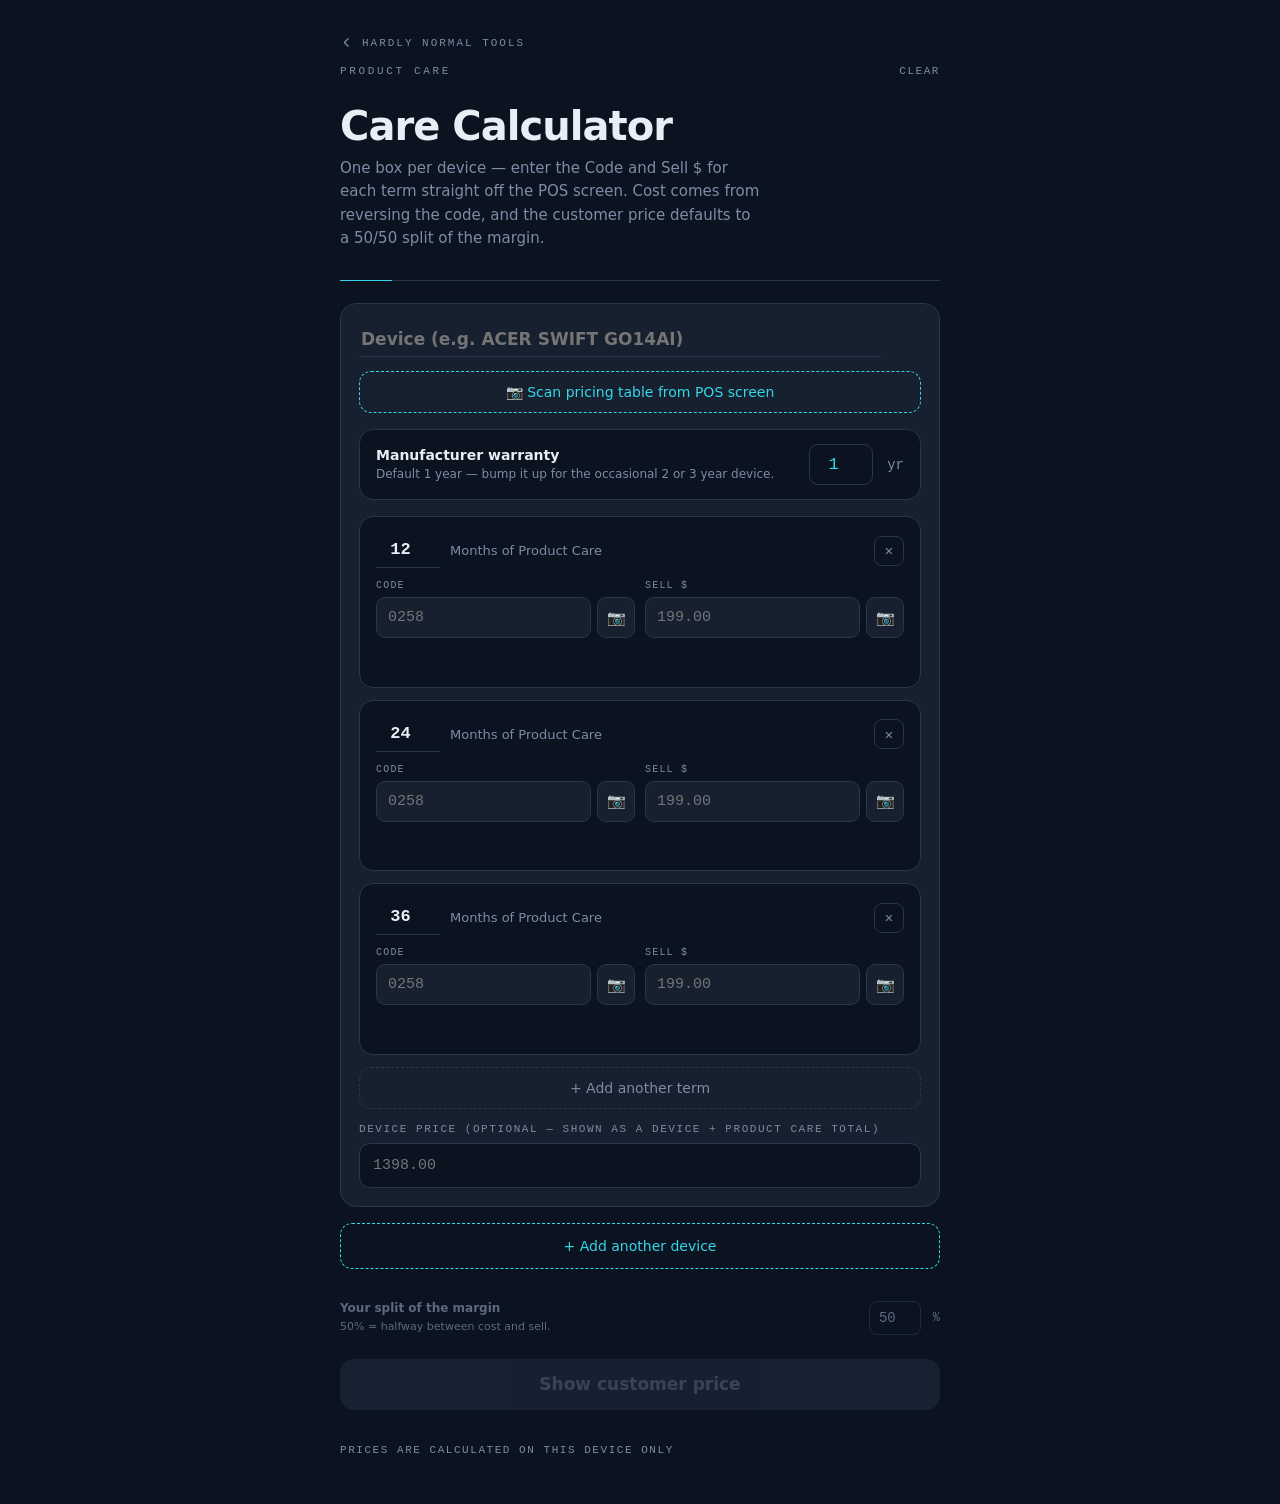
==== commit 54df44e2: "Add whole-table OCR capture (one photo fills all of a device's rows) New "Scan pricing table from PO" ====
--- a/care-calc/index.html
+++ b/care-calc/index.html
@@ -77,6 +77,7 @@
     margin-bottom:14px}
   .addbtn:active{transform:scale(.99)}
   .addbtn.device{margin-bottom:24px;padding:15px;color:var(--live);border-color:var(--live)}
+  .addbtn.scanTable{margin-bottom:16px;color:var(--live);border-color:var(--live)}
 
   .primary{display:block;width:100%;padding:17px;border:0;border-radius:14px;
     background:var(--live);color:#07202B;font:600 17px/1 var(--sans);cursor:pointer}
@@ -147,6 +148,10 @@
   #ocrReticle{position:fixed;left:50%;top:42%;transform:translate(-50%,-50%);z-index:3;
     width:min(72vw,340px);height:78px;border:2.5px solid var(--live);border-radius:12px;
     pointer-events:none}
+  /* Wider/taller box for the whole-table capture — sized to frame all of
+     the "Available product protection offer" rows at once, matched by
+     ocrCropFrame()'s wFrac/hFrac when ocrMode is "table". */
+  #ocrReticle.table{width:min(92vw,480px);height:210px}
   #ocrTop{position:fixed;top:0;left:0;right:0;z-index:6;
     display:flex;align-items:center;justify-content:space-between;
     padding:calc(env(safe-area-inset-top) + 10px) 16px 14px;
@@ -166,6 +171,23 @@
   #ocrSheet.up{transform:none}
   #ocrResult{font-family:var(--mono);font-size:clamp(24px,7vw,34px);letter-spacing:.03em;
     line-height:1;padding:4px 2px}
+  /* Table-mode review: a compact editable list (Months/Code/Sell per
+     parsed row) instead of the single-value #ocrResult — swapped via the
+     "tablemode" class on #ocrSheet so one overlay/sheet serves both modes. */
+  #ocrResult, #ocrRows{display:none}
+  #ocrSheet:not(.tablemode) #ocrResult{display:block}
+  #ocrSheet.tablemode #ocrRows{display:block;max-height:38vh;overflow-y:auto}
+  .ocrRowItem{display:flex;align-items:flex-end;gap:8px;padding:10px 0;border-bottom:1px solid var(--edge)}
+  .ocrRowItem:last-child{border-bottom:0}
+  .ocrRowItem > div{display:flex;flex-direction:column;gap:5px}
+  .ocrRowItem .m{flex:0 0 52px}
+  .ocrRowItem .c{flex:1}
+  .ocrRowItem .s{flex:1}
+  .ocrRowItem label{font-family:var(--mono);font-size:9px;letter-spacing:.1em;
+    text-transform:uppercase;color:var(--muted)}
+  .ocrRowItem input{width:100%;padding:9px;border-radius:8px;border:1px solid var(--edge);
+    background:var(--ink);color:var(--paper);font-family:var(--mono);font-size:14px}
+  #ocrRowsEmpty{color:var(--muted);font-size:13px;padding:6px 0}
   #ocrUse{display:block;width:100%;margin-top:16px;padding:16px;border:0;border-radius:14px;
     background:var(--lock);color:#07200F;font:600 16px/1 var(--sans);cursor:pointer}
   #ocrRetry{display:block;width:100%;margin-top:9px;padding:12px;border:1px solid var(--edge);
@@ -241,6 +263,7 @@
   <button id="ocrShutter" title="Capture"></button>
   <section id="ocrSheet">
     <div id="ocrResult" contenteditable="true" spellcheck="false" autocapitalize="off"></div>
+    <div id="ocrRows"></div>
     <button id="ocrUse">Use this</button>
     <button id="ocrRetry">Retry</button>
   </section>
@@ -468,6 +491,7 @@
       <input class="devname" placeholder="Device (e.g. ACER SWIFT GO14AI)" autocapitalize="words" spellcheck="false" value="${escapeAttr(dev.product)}">
       <button class="rmv" title="Remove this device">&times;</button>
     </div>
+    <button type="button" class="addbtn scanTable">&#128247; Scan pricing table from POS screen</button>
     <div class="splitrow">
       <div class="txt">
         <b>Manufacturer warranty</b>
@@ -485,11 +509,12 @@
   `;
   const nameEl = el.querySelector(".devname"), warrantyEl = el.querySelector(".devwarranty"),
         priceEl = el.querySelector(".devprice"), rowsEl = el.querySelector(".devrows"),
-        addRowBtn = el.querySelector(".devaddrow");
+        addRowBtn = el.querySelector(".devaddrow"), scanTableBtn = el.querySelector(".scanTable");
 
   nameEl.oninput = () => { dev.product = nameEl.value; persist(); };
   warrantyEl.oninput = () => { dev.warrantyYears = parseFloat(warrantyEl.value); persist(); };
   priceEl.oninput = () => { dev.devicePrice = priceEl.value; persist(); };
+  scanTableBtn.onclick = () => openTableOcr(dev);
   el.querySelector(".rmv").onclick = () => {
     state.devices = state.devices.filter(d => d.id !== dev.id);
     if(!state.devices.length) state.devices = [DEFAULT_DEVICE()];
@@ -626,26 +651,32 @@
 showCustBtn.onclick = showCustomerView;
 $("#backBtn").onclick = showEditView;
 
-// --- OCR capture: fills one field (Code or Sell $) from a camera frame ---
-// Reuses /scan/'s proven pattern (lazy-load tesseract.js@5 only on first
-// use, crop a band matching the on-screen reticle, run recognition on that
-// crop rather than the full frame) but simplified to a single manual
-// "capture" tap instead of a continuous per-frame loop — there's no live
-// decode to react to here, just "point it, tap it, check it".
+// --- OCR capture: two modes sharing one camera overlay ---
+// "field" fills a single Code or Sell $ input from a close-up crop (the
+// original per-row camera buttons). "table" reads the whole "Available
+// product protection offer" panel in one shot and fills every row at
+// once — since (per how the calculator was scoped) that panel's column
+// layout is fixed, a photo of it can be parsed line-by-line rather than
+// needing a separate photo per field. Both reuse /scan/'s proven pattern:
+// lazy-load tesseract.js@5 only on first use, crop a band matching the
+// on-screen reticle rather than OCR'ing the whole video frame, one manual
+// "capture" tap rather than a continuous per-frame loop.
 //
 // NOT verified against a real POS screen from this environment (no camera
 // here) — light text on a dark, possibly screen-glared monitor is a very
-// different OCR target to the printed tickets /scan/'s OCR was built for.
-// That's exactly why the result lands in an editable field before it's
-// used, same as everywhere else in this app: a bad read is a quick retype,
-// not a dead end.
+// different OCR target to the printed tickets /scan/'s OCR was built for,
+// and table mode adds a second layer of risk on top (parsing which number
+// is Code vs. Sell $ vs. the per-month Calc column from noisy text). That's
+// exactly why both modes land in an editable review before anything is
+// written to a row: a bad read is a quick correction, not a dead end.
 const ocrStage = $("#ocrStage"), ocrVideo = $("#ocrVideo"), ocrState = $("#ocrState"),
       ocrShutter = $("#ocrShutter"), ocrSheet = $("#ocrSheet"), ocrResult = $("#ocrResult"),
+      ocrRows = $("#ocrRows"), ocrReticle = $("#ocrReticle"),
       ocrUse = $("#ocrUse"), ocrRetry = $("#ocrRetry"), ocrCancel = $("#ocrCancel"),
       ocrFatal = $("#ocrFatal");
 
 let ocrStream = null, ocrCanvas = null, ocrCtx = null, ocrWorker = null,
-    ocrTarget = null, ocrKind = null, ocrBusy = false;
+    ocrMode = "field", ocrTarget = null, ocrKind = null, ocrDevice = null, ocrBusy = false;
 
 async function ocrStartCamera(){
   if(ocrStream) ocrStream.getTracks().forEach(t => t.stop());
@@ -657,14 +688,17 @@
   await ocrVideo.play();
 }
 
-// Crops to a band matching #ocrReticle's on-screen box. Like /scan/'s own
+// Crops to a band matching #ocrReticle's on-screen box — a small band for
+// "field" mode, a much wider/taller one for "table" mode. Like /scan/'s own
 // cropFrame(), the reticle is sized in viewport units and this crop is
 // sized in video-pixel fractions — they track each other closely enough to
-// frame a short number, but aren't pixel-exact across every aspect ratio.
+// frame the target, but aren't pixel-exact across every aspect ratio.
 function ocrCropFrame(){
   const vw = ocrVideo.videoWidth, vh = ocrVideo.videoHeight;
   if(!vw) return null;
-  const w = Math.round(vw * 0.72), h = Math.round(vh * 0.20);
+  const wFrac = ocrMode === "table" ? 0.92 : 0.72;
+  const hFrac = ocrMode === "table" ? 0.46 : 0.20;
+  const w = Math.round(vw * wFrac), h = Math.round(vh * hFrac);
   const x = Math.round((vw - w) / 2), y = Math.round(vh * 0.42 - h / 2);
   if(!ocrCanvas){ ocrCanvas = document.createElement("canvas"); ocrCtx = ocrCanvas.getContext("2d", { willReadFrequently: true }); }
   ocrCanvas.width = w; ocrCanvas.height = h;
@@ -702,10 +736,93 @@
   return best.replace(/\D/g, "");
 }
 
-async function openOcr(inputEl, kind){
-  ocrTarget = inputEl;
-  ocrKind = kind;
-  ocrResult.setAttribute("inputmode", kind === "sell" ? "decimal" : "numeric");
+// Parses the whole-table OCR text into {months, code, sell} rows. Assumes
+// the fixed column order seen on the actual POS screen this was built
+// against: "PRODUCT CARE REPLACE - 062 12 MTHS   0258   199.00   16.58" —
+// description (ending in "n MTHS"), then Code (plain digits, no decimal
+// point), then Sell $ and the per-month Calc figure (both decimals; Sell $
+// is whichever comes first). Finds the "MTHS" token on each line and reads
+// only the numeric tokens after it, so it doesn't need to understand the
+// description text at all — just where that text ends.
+function parseTableText(rawText){
+  const lines = (rawText || "").split(/\r?\n/);
+  const out = [];
+  for(const raw of lines){
+    const line = raw.trim();
+    if(!line) continue;
+    const tokens = line.split(/\s+/);
+    const mthsIdx = tokens.findIndex(t => /MTH/i.test(t));
+    if(mthsIdx === -1) continue;
+
+    // The months number is usually its own token right before "MTHS", but
+    // OCR sometimes glues them together ("12MTHS") — handle both.
+    let monthsStr = (tokens[mthsIdx].match(/\d+/) || [])[0];
+    if(!monthsStr && mthsIdx > 0) monthsStr = (tokens[mthsIdx - 1].match(/\d+/) || [])[0];
+    const months = parseInt(monthsStr, 10);
+    if(!isFinite(months) || months <= 0) continue;
+
+    const numericTokens = tokens.slice(mthsIdx + 1)
+      .map(t => t.replace(/,/g, ""))
+      .filter(t => /^\d+(\.\d+)?$/.test(t));
+    const codeTok = numericTokens.find(t => !t.includes("."));
+    // Sell $ and the per-month Calc figure are both decimals, but Sell $ is
+    // always much larger (Calc is Sell spread over 12-36 months) — picking
+    // the larger of the two decimal tokens is more robust than assuming
+    // column order survived OCR, which it doesn't always.
+    const decimalToks = numericTokens.filter(t => t.includes("."));
+    const sellTok = decimalToks.length
+      ? decimalToks.reduce((a, b) => (parseFloat(b) > parseFloat(a) ? b : a))
+      : undefined;
+    if(!codeTok && !sellTok) continue;
+    out.push({ months, code: codeTok || "", sell: sellTok || "" });
+  }
+  return out;
+}
+
+function renderOcrRows(parsed){
+  if(!parsed.length){
+    ocrRows.innerHTML = `<div id="ocrRowsEmpty">Couldn't find any rows in that photo — move closer, make sure all
+      the "n MTHS" lines are in frame, and try again.</div>`;
+    return;
+  }
+  ocrRows.innerHTML = parsed.map((r, i) => `
+    <div class="ocrRowItem" data-i="${i}">
+      <div class="m"><label>Mo</label><input class="orm" type="number" value="${escapeAttr(r.months)}"></div>
+      <div class="c"><label>Code</label><input class="orc" value="${escapeAttr(r.code)}"></div>
+      <div class="s"><label>Sell $</label><input class="ors" type="number" step="0.01" value="${escapeAttr(r.sell)}"></div>
+    </div>
+  `).join("");
+}
+
+// Reads whatever's currently in the review inputs (staff may have
+// corrected a misread before tapping Apply) and writes it into the
+// target device — updating a row if its months already exists there,
+// otherwise adding a new one (e.g. a 5-year term the default 12/24/36
+// rows don't already cover).
+function applyTableRows(){
+  if(!ocrDevice) return;
+  ocrRows.querySelectorAll(".ocrRowItem").forEach(item => {
+    const months = parseInt(item.querySelector(".orm").value, 10);
+    const code = item.querySelector(".orc").value.trim();
+    const sell = item.querySelector(".ors").value.trim();
+    if(!isFinite(months) || months <= 0 || (!code && !sell)) return;
+    const existing = ocrDevice.rows.find(r => r.months === months);
+    if(existing){
+      if(code) existing.code = code;
+      if(sell) existing.sell = sell;
+    }else{
+      ocrDevice.rows.push({ id: uid(), months, code, sell });
+    }
+  });
+  persist();
+  renderDevices();
+}
+
+// Shared boot sequence for both modes: show the stage, start the camera,
+// handle the "stuck starting" case. Mode-specific state (ocrMode/ocrTarget/
+// ocrKind/ocrDevice, reticle size, sheet contents, button label) must
+// already be set by the caller before this runs.
+async function openOcrCommon(){
   ocrSheet.classList.remove("up");
   ocrShutter.hidden = false;
   ocrFatal.style.display = "none";
@@ -731,7 +848,9 @@
     await ocrStartCamera();
     settled = true;
     clearTimeout(stuckTimer);
-    ocrState.textContent = "ready — tap the button below";
+    ocrState.textContent = ocrMode === "table"
+      ? "Frame the whole table, then tap the button below"
+      : "ready — tap the button below";
   }catch(err){
     settled = true;
     clearTimeout(stuckTimer);
@@ -743,11 +862,35 @@
   }
 }
 
+async function openOcr(inputEl, kind){
+  ocrMode = "field";
+  ocrTarget = inputEl;
+  ocrKind = kind;
+  ocrDevice = null;
+  ocrReticle.classList.remove("table");
+  ocrSheet.classList.remove("tablemode");
+  ocrUse.textContent = "Use this";
+  ocrResult.setAttribute("inputmode", kind === "sell" ? "decimal" : "numeric");
+  await openOcrCommon();
+}
+
+async function openTableOcr(dev){
+  ocrMode = "table";
+  ocrTarget = null;
+  ocrKind = null;
+  ocrDevice = dev;
+  ocrReticle.classList.add("table");
+  ocrSheet.classList.add("tablemode");
+  ocrUse.textContent = "Apply to device";
+  await openOcrCommon();
+}
+
 function closeOcr(){
   if(ocrStream) ocrStream.getTracks().forEach(t => t.stop());
   ocrStream = null;
   ocrStage.classList.remove("open");
   ocrTarget = null;
+  ocrDevice = null;
 }
 
 ocrShutter.onclick = async () => {
@@ -757,17 +900,36 @@
   ocrState.textContent = "reading…";
   try{
     const worker = await ensureOcrWorker();
-    await worker.setParameters({
-      tessedit_char_whitelist: ocrKind === "sell" ? "0123456789." : "0123456789",
-    });
+    if(ocrMode === "table"){
+      // PSM 6 ("assume a single uniform block of text") suits a cropped
+      // rectangle of table rows much better than the default page
+      // segmentation, which expects a whole page layout.
+      await worker.setParameters({
+        tessedit_char_whitelist: "ABCDEFGHIJKLMNOPQRSTUVWXYZ0123456789 .-",
+        tessedit_pageseg_mode: "6",
+      });
+    }else{
+      await worker.setParameters({
+        tessedit_char_whitelist: ocrKind === "sell" ? "0123456789." : "0123456789",
+        tessedit_pageseg_mode: "3",
+      });
+    }
     const frame = ocrCropFrame();
     if(!frame) throw new Error("camera not ready");
     const { data: { text } } = await worker.recognize(frame);
-    const value = cleanOcrValue(text, ocrKind);
-    ocrResult.textContent = value || "(nothing read — type it in)";
+    if(ocrMode === "table"){
+      const parsed = parseTableText(text);
+      renderOcrRows(parsed);
+      ocrState.textContent = parsed.length
+        ? `Found ${parsed.length} row${parsed.length === 1 ? "" : "s"} — check them, then Apply`
+        : "Nothing matched — check them below, or try again";
+    }else{
+      const value = cleanOcrValue(text, ocrKind);
+      ocrResult.textContent = value || "(nothing read — type it in)";
+      ocrState.textContent = "check it, then Use this";
+    }
     ocrSheet.classList.add("up");
     ocrShutter.hidden = true;
-    ocrState.textContent = "check it, then Use this";
   }catch(err){
     ocrState.textContent = "couldn't read that — try again";
   }finally{
@@ -779,16 +941,22 @@
 ocrRetry.onclick = () => {
   ocrSheet.classList.remove("up");
   ocrShutter.hidden = false;
-  ocrState.textContent = "ready — tap the button below";
+  ocrState.textContent = ocrMode === "table"
+    ? "Frame the whole table, then tap the button below"
+    : "ready — tap the button below";
 };
 
 ocrUse.onclick = () => {
-  const v = ocrResult.textContent.trim();
-  if(v && ocrTarget){
-    ocrTarget.value = v;
-    // Fires the row's existing oninput handler so this behaves exactly
-    // like the user having typed it — one code path, not a second one.
-    ocrTarget.dispatchEvent(new Event("input", { bubbles: true }));
+  if(ocrMode === "table"){
+    applyTableRows();
+  }else{
+    const v = ocrResult.textContent.trim();
+    if(v && ocrTarget){
+      ocrTarget.value = v;
+      // Fires the row's existing oninput handler so this behaves exactly
+      // like the user having typed it — one code path, not a second one.
+      ocrTarget.dispatchEvent(new Event("input", { bubbles: true }));
+    }
   }
   closeOcr();
 };
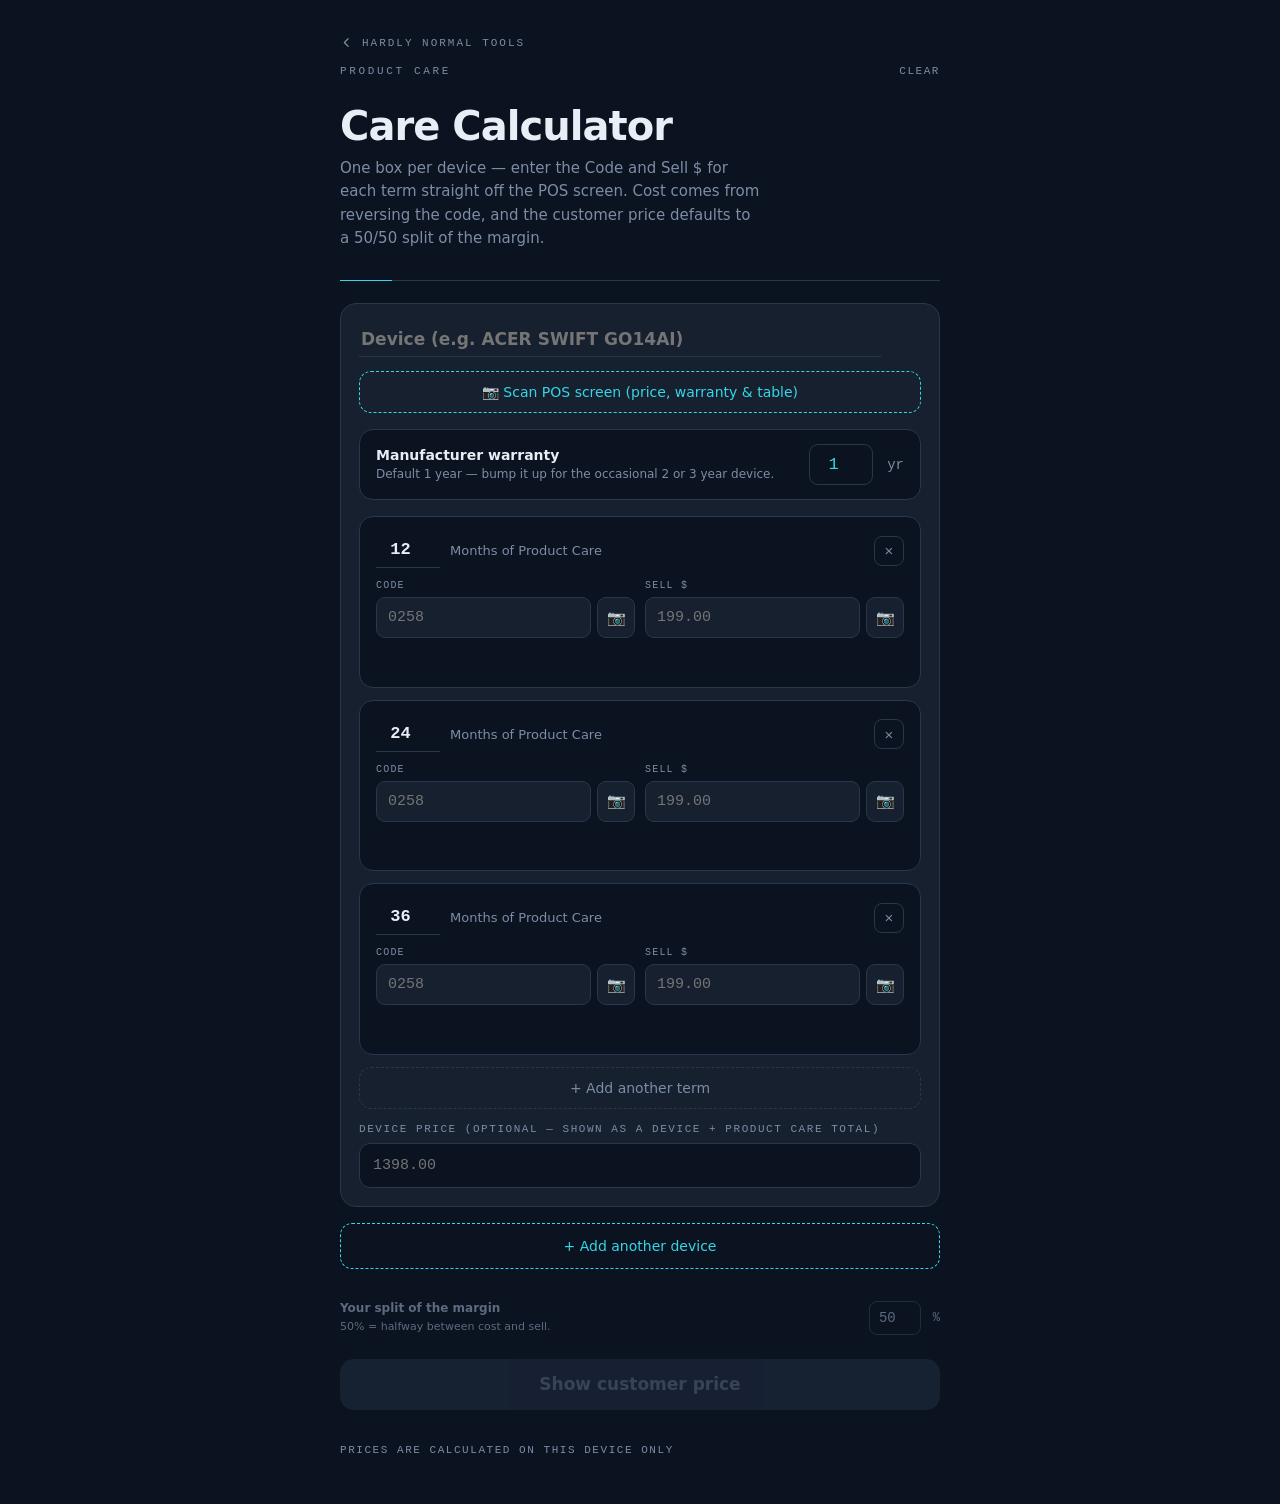
==== commit b04b968a: "Also pick up device Sell Price and Manufacturer Warranty in table OCR The same "Available product pr" ====
--- a/care-calc/index.html
+++ b/care-calc/index.html
@@ -148,10 +148,11 @@
   #ocrReticle{position:fixed;left:50%;top:42%;transform:translate(-50%,-50%);z-index:3;
     width:min(72vw,340px);height:78px;border:2.5px solid var(--live);border-radius:12px;
     pointer-events:none}
-  /* Wider/taller box for the whole-table capture — sized to frame all of
-     the "Available product protection offer" rows at once, matched by
+  /* Wider/taller box for the whole-panel capture — sized to frame the
+     Sell Price / Manufacturer Warranty lines *and* all of the "Available
+     product protection offer" rows in one shot, matched by
      ocrCropFrame()'s wFrac/hFrac when ocrMode is "table". */
-  #ocrReticle.table{width:min(92vw,480px);height:210px}
+  #ocrReticle.table{width:min(92vw,480px);height:300px}
   #ocrTop{position:fixed;top:0;left:0;right:0;z-index:6;
     display:flex;align-items:center;justify-content:space-between;
     padding:calc(env(safe-area-inset-top) + 10px) 16px 14px;
@@ -174,9 +175,10 @@
   /* Table-mode review: a compact editable list (Months/Code/Sell per
      parsed row) instead of the single-value #ocrResult — swapped via the
      "tablemode" class on #ocrSheet so one overlay/sheet serves both modes. */
-  #ocrResult, #ocrRows{display:none}
+  #ocrResult, #ocrRows, #ocrHeader{display:none}
   #ocrSheet:not(.tablemode) #ocrResult{display:block}
-  #ocrSheet.tablemode #ocrRows{display:block;max-height:38vh;overflow-y:auto}
+  #ocrSheet.tablemode #ocrHeader{display:block}
+  #ocrSheet.tablemode #ocrRows{display:block;max-height:32vh;overflow-y:auto}
   .ocrRowItem{display:flex;align-items:flex-end;gap:8px;padding:10px 0;border-bottom:1px solid var(--edge)}
   .ocrRowItem:last-child{border-bottom:0}
   .ocrRowItem > div{display:flex;flex-direction:column;gap:5px}
@@ -263,6 +265,7 @@
   <button id="ocrShutter" title="Capture"></button>
   <section id="ocrSheet">
     <div id="ocrResult" contenteditable="true" spellcheck="false" autocapitalize="off"></div>
+    <div id="ocrHeader"></div>
     <div id="ocrRows"></div>
     <button id="ocrUse">Use this</button>
     <button id="ocrRetry">Retry</button>
@@ -491,7 +494,7 @@
       <input class="devname" placeholder="Device (e.g. ACER SWIFT GO14AI)" autocapitalize="words" spellcheck="false" value="${escapeAttr(dev.product)}">
       <button class="rmv" title="Remove this device">&times;</button>
     </div>
-    <button type="button" class="addbtn scanTable">&#128247; Scan pricing table from POS screen</button>
+    <button type="button" class="addbtn scanTable">&#128247; Scan POS screen (price, warranty &amp; table)</button>
     <div class="splitrow">
       <div class="txt">
         <b>Manufacturer warranty</b>
@@ -653,11 +656,12 @@
 
 // --- OCR capture: two modes sharing one camera overlay ---
 // "field" fills a single Code or Sell $ input from a close-up crop (the
-// original per-row camera buttons). "table" reads the whole "Available
-// product protection offer" panel in one shot and fills every row at
-// once — since (per how the calculator was scoped) that panel's column
-// layout is fixed, a photo of it can be parsed line-by-line rather than
-// needing a separate photo per field. Both reuse /scan/'s proven pattern:
+// original per-row camera buttons). "table" reads the whole POS panel in
+// one shot — the device's own Sell Price and Manufacturer Warranty (which
+// sit directly above the term table on screen) plus every term row — and
+// fills all of it at once, since that panel's layout is fixed and a photo
+// of it can be parsed by text position rather than needing a separate
+// photo per field. Both modes reuse /scan/'s proven pattern:
 // lazy-load tesseract.js@5 only on first use, crop a band matching the
 // on-screen reticle rather than OCR'ing the whole video frame, one manual
 // "capture" tap rather than a continuous per-frame loop.
@@ -671,7 +675,7 @@
 // written to a row: a bad read is a quick correction, not a dead end.
 const ocrStage = $("#ocrStage"), ocrVideo = $("#ocrVideo"), ocrState = $("#ocrState"),
       ocrShutter = $("#ocrShutter"), ocrSheet = $("#ocrSheet"), ocrResult = $("#ocrResult"),
-      ocrRows = $("#ocrRows"), ocrReticle = $("#ocrReticle"),
+      ocrRows = $("#ocrRows"), ocrHeader = $("#ocrHeader"), ocrReticle = $("#ocrReticle"),
       ocrUse = $("#ocrUse"), ocrRetry = $("#ocrRetry"), ocrCancel = $("#ocrCancel"),
       ocrFatal = $("#ocrFatal");
 
@@ -697,7 +701,7 @@
   const vw = ocrVideo.videoWidth, vh = ocrVideo.videoHeight;
   if(!vw) return null;
   const wFrac = ocrMode === "table" ? 0.92 : 0.72;
-  const hFrac = ocrMode === "table" ? 0.46 : 0.20;
+  const hFrac = ocrMode === "table" ? 0.62 : 0.20;
   const w = Math.round(vw * wFrac), h = Math.round(vh * hFrac);
   const x = Math.round((vw - w) / 2), y = Math.round(vh * 0.42 - h / 2);
   if(!ocrCanvas){ ocrCanvas = document.createElement("canvas"); ocrCtx = ocrCanvas.getContext("2d", { willReadFrequently: true }); }
@@ -779,6 +783,36 @@
   return out;
 }
 
+// Pulls the device's own Sell Price and Manufacturer Warranty out of the
+// same capture as the term-row table — they sit right above that table on
+// the actual POS screen ("Product Code: ... / Sell Price: 1,398.00 /
+// Manufacturer Warranty of 12 Months"), so one wider photo covers both
+// instead of needing a separate capture. Matched on the flattened text
+// (whitespace collapsed) rather than line-by-line like parseTableText(),
+// since the label and its value aren't reliably split onto predictable
+// lines the way the table rows are.
+function parseDeviceHeader(rawText){
+  const flat = (rawText || "").replace(/\s+/g, " ");
+  let devicePrice = "", warrantyYears = "";
+  const sellMatch = flat.match(/Sell\s*Price\s*:?\s*\$?\s*([\d,]+\.\d{2})/i);
+  if(sellMatch) devicePrice = sellMatch[1].replace(/,/g, "");
+  const warrMatch = flat.match(/Warranty[^0-9]{0,25}(\d{1,3})\s*Month/i);
+  if(warrMatch){
+    const months = parseInt(warrMatch[1], 10);
+    if(isFinite(months) && months > 0) warrantyYears = +(months / 12).toFixed(2);
+  }
+  return { devicePrice, warrantyYears };
+}
+
+function renderOcrHeader(header){
+  ocrHeader.innerHTML = `
+    <div class="ocrRowItem">
+      <div class="c"><label>Device price $</label><input id="ocrDevPrice" type="number" step="0.01" value="${escapeAttr(header.devicePrice)}"></div>
+      <div class="m" style="flex:0 0 90px"><label>Warranty yr</label><input id="ocrDevWarranty" type="number" step="1" value="${escapeAttr(header.warrantyYears)}"></div>
+    </div>
+  `;
+}
+
 function renderOcrRows(parsed){
   if(!parsed.length){
     ocrRows.innerHTML = `<div id="ocrRowsEmpty">Couldn't find any rows in that photo — move closer, make sure all
@@ -798,9 +832,16 @@
 // corrected a misread before tapping Apply) and writes it into the
 // target device — updating a row if its months already exists there,
 // otherwise adding a new one (e.g. a 5-year term the default 12/24/36
-// rows don't already cover).
-function applyTableRows(){
+// rows don't already cover). Device price / warranty only get overwritten
+// if a value is actually present, so a header OCR miss doesn't blank out
+// something already filled in by hand.
+function applyTableCapture(){
   if(!ocrDevice) return;
+  const priceVal = $("#ocrDevPrice")?.value?.trim();
+  const warrantyVal = $("#ocrDevWarranty")?.value?.trim();
+  if(priceVal) ocrDevice.devicePrice = priceVal;
+  if(warrantyVal && isFinite(parseFloat(warrantyVal))) ocrDevice.warrantyYears = parseFloat(warrantyVal);
+
   ocrRows.querySelectorAll(".ocrRowItem").forEach(item => {
     const months = parseInt(item.querySelector(".orm").value, 10);
     const code = item.querySelector(".orc").value.trim();
@@ -849,7 +890,7 @@
     settled = true;
     clearTimeout(stuckTimer);
     ocrState.textContent = ocrMode === "table"
-      ? "Frame the whole table, then tap the button below"
+      ? "Frame price, warranty & the table, then tap the button below"
       : "ready — tap the button below";
   }catch(err){
     settled = true;
@@ -903,9 +944,11 @@
     if(ocrMode === "table"){
       // PSM 6 ("assume a single uniform block of text") suits a cropped
       // rectangle of table rows much better than the default page
-      // segmentation, which expects a whole page layout.
+      // segmentation, which expects a whole page layout. Whitelist widened
+      // beyond just the table (":" and "," show up in "Sell Price:" and
+      // "1,398.00") since this same capture now covers that header too.
       await worker.setParameters({
-        tessedit_char_whitelist: "ABCDEFGHIJKLMNOPQRSTUVWXYZ0123456789 .-",
+        tessedit_char_whitelist: "ABCDEFGHIJKLMNOPQRSTUVWXYZ0123456789 .,:-/",
         tessedit_pageseg_mode: "6",
       });
     }else{
@@ -919,10 +962,16 @@
     const { data: { text } } = await worker.recognize(frame);
     if(ocrMode === "table"){
       const parsed = parseTableText(text);
+      const header = parseDeviceHeader(text);
+      renderOcrHeader(header);
       renderOcrRows(parsed);
-      ocrState.textContent = parsed.length
-        ? `Found ${parsed.length} row${parsed.length === 1 ? "" : "s"} — check them, then Apply`
-        : "Nothing matched — check them below, or try again";
+      const found = [];
+      if(parsed.length) found.push(`${parsed.length} row${parsed.length === 1 ? "" : "s"}`);
+      if(header.devicePrice) found.push("device price");
+      if(header.warrantyYears) found.push("warranty");
+      ocrState.textContent = found.length
+        ? `Found ${found.join(", ")} — check them, then Apply`
+        : "Nothing matched — check below, or try again";
     }else{
       const value = cleanOcrValue(text, ocrKind);
       ocrResult.textContent = value || "(nothing read — type it in)";
@@ -942,13 +991,13 @@
   ocrSheet.classList.remove("up");
   ocrShutter.hidden = false;
   ocrState.textContent = ocrMode === "table"
-    ? "Frame the whole table, then tap the button below"
+    ? "Frame price, warranty & the table, then tap the button below"
     : "ready — tap the button below";
 };
 
 ocrUse.onclick = () => {
   if(ocrMode === "table"){
-    applyTableRows();
+    applyTableCapture();
   }else{
     const v = ocrResult.textContent.trim();
     if(v && ocrTarget){
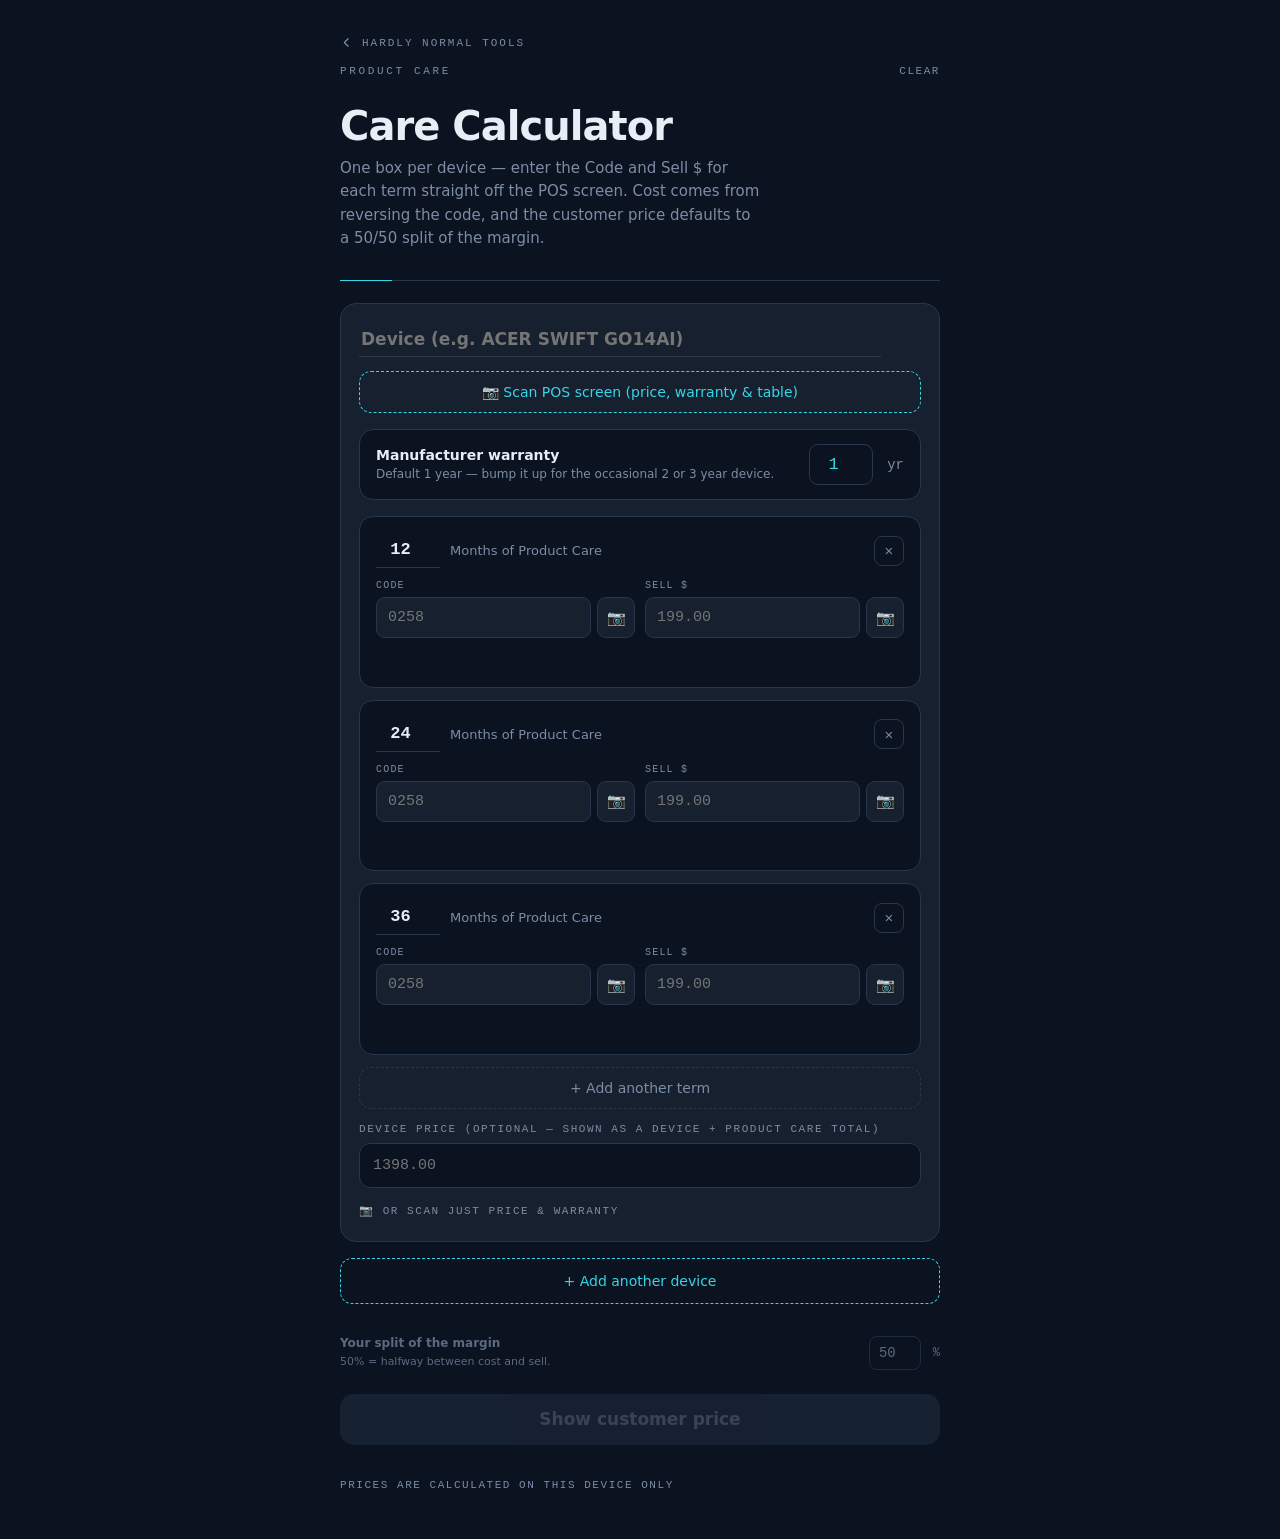
==== commit 0c290827: "Add a dedicated Sell Price/Warranty-only OCR capture The combined "Scan POS screen" shot reads the t" ====
--- a/care-calc/index.html
+++ b/care-calc/index.html
@@ -87,6 +87,7 @@
   .clearlink{font-family:var(--mono);font-size:11px;letter-spacing:.14em;text-transform:uppercase;
     color:var(--muted);background:none;border:0;cursor:pointer;padding:6px 0}
   .clearlink:active{color:var(--warn)}
+  .scanHeader{display:block;margin-top:2px}
   .headrow{display:flex;align-items:baseline;justify-content:space-between;gap:12px}
 
   /* The margin-split control, moved to the bottom of the page and styled
@@ -153,6 +154,11 @@
      product protection offer" rows in one shot, matched by
      ocrCropFrame()'s wFrac/hFrac when ocrMode is "table". */
   #ocrReticle.table{width:min(92vw,480px);height:300px}
+  /* Tighter box for the dedicated Sell Price/Warranty-only capture — a
+     smaller crop of just those 2 lines gives Tesseract more effective
+     resolution on that (smaller, harder-to-read) text than trying to fit
+     it plus the whole term table in one shot. */
+  #ocrReticle.header{width:min(85vw,400px);height:130px}
   #ocrTop{position:fixed;top:0;left:0;right:0;z-index:6;
     display:flex;align-items:center;justify-content:space-between;
     padding:calc(env(safe-area-inset-top) + 10px) 16px 14px;
@@ -176,8 +182,8 @@
      parsed row) instead of the single-value #ocrResult — swapped via the
      "tablemode" class on #ocrSheet so one overlay/sheet serves both modes. */
   #ocrResult, #ocrRows, #ocrHeader{display:none}
-  #ocrSheet:not(.tablemode) #ocrResult{display:block}
-  #ocrSheet.tablemode #ocrHeader{display:block}
+  #ocrSheet:not(.tablemode):not(.headermode) #ocrResult{display:block}
+  #ocrSheet.tablemode #ocrHeader, #ocrSheet.headermode #ocrHeader{display:block}
   #ocrSheet.tablemode #ocrRows{display:block;max-height:32vh;overflow-y:auto}
   .ocrRowItem{display:flex;align-items:flex-end;gap:8px;padding:10px 0;border-bottom:1px solid var(--edge)}
   .ocrRowItem:last-child{border-bottom:0}
@@ -190,6 +196,11 @@
   .ocrRowItem input{width:100%;padding:9px;border-radius:8px;border:1px solid var(--edge);
     background:var(--ink);color:var(--paper);font-family:var(--mono);font-size:14px}
   #ocrRowsEmpty{color:var(--muted);font-size:13px;padding:6px 0}
+  #ocrRawToggle{display:block;margin-top:14px;padding:2px 0}
+  #ocrRawText{display:none;margin-top:8px;padding:10px;background:var(--ink);
+    border:1px solid var(--edge);border-radius:10px;font-family:var(--mono);font-size:11px;
+    line-height:1.5;color:var(--muted);white-space:pre-wrap;max-height:22vh;overflow-y:auto}
+  #ocrRawText.open{display:block}
   #ocrUse{display:block;width:100%;margin-top:16px;padding:16px;border:0;border-radius:14px;
     background:var(--lock);color:#07200F;font:600 16px/1 var(--sans);cursor:pointer}
   #ocrRetry{display:block;width:100%;margin-top:9px;padding:12px;border:1px solid var(--edge);
@@ -267,6 +278,11 @@
     <div id="ocrResult" contenteditable="true" spellcheck="false" autocapitalize="off"></div>
     <div id="ocrHeader"></div>
     <div id="ocrRows"></div>
+    <!-- Temporary diagnostic, same idea as /scan/'s #dbg readout — lets a
+         missed row/field be diagnosed from the actual OCR text next time,
+         instead of guessing. Safe to remove once table OCR is reliable. -->
+    <button type="button" class="clearlink" id="ocrRawToggle">Show raw text read</button>
+    <pre id="ocrRawText"></pre>
     <button id="ocrUse">Use this</button>
     <button id="ocrRetry">Retry</button>
   </section>
@@ -505,19 +521,26 @@
     </div>
     <div class="devrows"></div>
     <button class="addbtn devaddrow">+ Add another term</button>
-    <div class="field" style="margin-bottom:0">
+    <div class="field" style="margin-bottom:10px">
       <label class="f">Device price (optional — shown as a device + Product Care total)</label>
       <input class="line devprice" type="number" inputmode="decimal" step="0.01" min="0" placeholder="1398.00" value="${escapeAttr(dev.devicePrice)}">
     </div>
+    <!-- The whole-panel scan above sometimes misses this Sell Price / Warranty
+         header — it's smaller text than the term table and easy to leave
+         slightly out of frame or focus in one wide shot. A tighter, dedicated
+         crop of just these two lines reads them more reliably. -->
+    <button type="button" class="clearlink scanHeader">&#128247; Or scan just price &amp; warranty</button>
   `;
   const nameEl = el.querySelector(".devname"), warrantyEl = el.querySelector(".devwarranty"),
         priceEl = el.querySelector(".devprice"), rowsEl = el.querySelector(".devrows"),
-        addRowBtn = el.querySelector(".devaddrow"), scanTableBtn = el.querySelector(".scanTable");
+        addRowBtn = el.querySelector(".devaddrow"), scanTableBtn = el.querySelector(".scanTable"),
+        scanHeaderBtn = el.querySelector(".scanHeader");
 
   nameEl.oninput = () => { dev.product = nameEl.value; persist(); };
   warrantyEl.oninput = () => { dev.warrantyYears = parseFloat(warrantyEl.value); persist(); };
   priceEl.oninput = () => { dev.devicePrice = priceEl.value; persist(); };
   scanTableBtn.onclick = () => openTableOcr(dev);
+  scanHeaderBtn.onclick = () => openHeaderOcr(dev);
   el.querySelector(".rmv").onclick = () => {
     state.devices = state.devices.filter(d => d.id !== dev.id);
     if(!state.devices.length) state.devices = [DEFAULT_DEVICE()];
@@ -654,17 +677,23 @@
 showCustBtn.onclick = showCustomerView;
 $("#backBtn").onclick = showEditView;
 
-// --- OCR capture: two modes sharing one camera overlay ---
+// --- OCR capture: three modes sharing one camera overlay ---
 // "field" fills a single Code or Sell $ input from a close-up crop (the
 // original per-row camera buttons). "table" reads the whole POS panel in
 // one shot — the device's own Sell Price and Manufacturer Warranty (which
 // sit directly above the term table on screen) plus every term row — and
 // fills all of it at once, since that panel's layout is fixed and a photo
 // of it can be parsed by text position rather than needing a separate
-// photo per field. Both modes reuse /scan/'s proven pattern:
-// lazy-load tesseract.js@5 only on first use, crop a band matching the
-// on-screen reticle rather than OCR'ing the whole video frame, one manual
-// "capture" tap rather than a continuous per-frame loop.
+// photo per field. "header" is a fallback covering just the Sell Price/
+// Warranty lines with a tighter crop — real-world testing showed that
+// header, being smaller text than the term table, is noticeably less
+// reliable inside the single wide "table" shot (sometimes reads, sometimes
+// doesn't, per the exact same photo conditions); a dedicated closer-up
+// crop of just those two lines gives Tesseract more effective resolution
+// on them. All three modes reuse /scan/'s proven pattern: lazy-load
+// tesseract.js@5 only on first use, crop a band matching the on-screen
+// reticle rather than OCR'ing the whole video frame, one manual "capture"
+// tap rather than a continuous per-frame loop.
 //
 // NOT verified against a real POS screen from this environment (no camera
 // here) — light text on a dark, possibly screen-glared monitor is a very
@@ -677,10 +706,11 @@
       ocrShutter = $("#ocrShutter"), ocrSheet = $("#ocrSheet"), ocrResult = $("#ocrResult"),
       ocrRows = $("#ocrRows"), ocrHeader = $("#ocrHeader"), ocrReticle = $("#ocrReticle"),
       ocrUse = $("#ocrUse"), ocrRetry = $("#ocrRetry"), ocrCancel = $("#ocrCancel"),
-      ocrFatal = $("#ocrFatal");
+      ocrFatal = $("#ocrFatal"), ocrRawToggle = $("#ocrRawToggle"), ocrRawText = $("#ocrRawText");
 
 let ocrStream = null, ocrCanvas = null, ocrCtx = null, ocrWorker = null,
-    ocrMode = "field", ocrTarget = null, ocrKind = null, ocrDevice = null, ocrBusy = false;
+    ocrMode = "field", ocrTarget = null, ocrKind = null, ocrDevice = null, ocrBusy = false,
+    ocrLastRawText = "";
 
 async function ocrStartCamera(){
   if(ocrStream) ocrStream.getTracks().forEach(t => t.stop());
@@ -693,15 +723,16 @@
 }
 
 // Crops to a band matching #ocrReticle's on-screen box — a small band for
-// "field" mode, a much wider/taller one for "table" mode. Like /scan/'s own
+// "field" mode, a wider/tighter one for "header" mode (Sell Price/Warranty
+// only), and a much wider/taller one for "table" mode. Like /scan/'s own
 // cropFrame(), the reticle is sized in viewport units and this crop is
 // sized in video-pixel fractions — they track each other closely enough to
 // frame the target, but aren't pixel-exact across every aspect ratio.
 function ocrCropFrame(){
   const vw = ocrVideo.videoWidth, vh = ocrVideo.videoHeight;
   if(!vw) return null;
-  const wFrac = ocrMode === "table" ? 0.92 : 0.72;
-  const hFrac = ocrMode === "table" ? 0.62 : 0.20;
+  const wFrac = ocrMode === "table" ? 0.92 : ocrMode === "header" ? 0.85 : 0.72;
+  const hFrac = ocrMode === "table" ? 0.62 : ocrMode === "header" ? 0.24 : 0.20;
   const w = Math.round(vw * wFrac), h = Math.round(vh * hFrac);
   const x = Math.round((vw - w) / 2), y = Math.round(vh * 0.42 - h / 2);
   if(!ocrCanvas){ ocrCanvas = document.createElement("canvas"); ocrCtx = ocrCanvas.getContext("2d", { willReadFrequently: true }); }
@@ -743,32 +774,50 @@
 // Parses the whole-table OCR text into {months, code, sell} rows. Assumes
 // the fixed column order seen on the actual POS screen this was built
 // against: "PRODUCT CARE REPLACE - 062 12 MTHS   0258   199.00   16.58" —
-// description (ending in "n MTHS"), then Code (plain digits, no decimal
-// point), then Sell $ and the per-month Calc figure (both decimals; Sell $
-// is whichever comes first). Finds the "MTHS" token on each line and reads
-// only the numeric tokens after it, so it doesn't need to understand the
-// description text at all — just where that text ends.
+// description, then Code (plain digits, no decimal point), then Sell $ and
+// the per-month Calc figure (both decimals).
+//
+// Anchors on "REPLACE" rather than "n MTHS" — a real-device test found a
+// POS screen's highlighted/selected row (blue selection bar) can garble
+// its own "12 MTHS" into something unrecognizable ("PR ARE REPLACE - 06:
+// S 4319 229.00 19.08", months completely unreadable) while "REPLACE"
+// itself stayed legible right through the same highlight. Anchoring there
+// means a destroyed months digit costs you just that one field (left
+// blank, editable) instead of silently losing the whole row's Code/Sell —
+// far better, since Code/Sell are the numbers actually worth not retyping.
+// (Trade-off: if a row's Code is *also* missing from OCR in the same
+// breath as its months digit, telling the two apart gets ambiguous — an
+// edge case within an edge case, and still just a quick fix in the review
+// list either way.)
 function parseTableText(rawText){
-  const lines = (rawText || "").split(/\r?\n/);
+  const flat = (rawText || "").replace(/\r?\n/g, " ");
+  const anchors = [...flat.matchAll(/REPLACE/gi)];
   const out = [];
-  for(const raw of lines){
-    const line = raw.trim();
-    if(!line) continue;
-    const tokens = line.split(/\s+/);
-    const mthsIdx = tokens.findIndex(t => /MTH/i.test(t));
-    if(mthsIdx === -1) continue;
-
-    // The months number is usually its own token right before "MTHS", but
-    // OCR sometimes glues them together ("12MTHS") — handle both.
-    let monthsStr = (tokens[mthsIdx].match(/\d+/) || [])[0];
-    if(!monthsStr && mthsIdx > 0) monthsStr = (tokens[mthsIdx - 1].match(/\d+/) || [])[0];
-    const months = parseInt(monthsStr, 10);
-    if(!isFinite(months) || months <= 0) continue;
-
-    const numericTokens = tokens.slice(mthsIdx + 1)
-      .map(t => t.replace(/,/g, ""))
-      .filter(t => /^\d+(\.\d+)?$/.test(t));
-    const codeTok = numericTokens.find(t => !t.includes("."));
+  anchors.forEach((m, i) => {
+    const start = m.index + m[0].length;
+    const end = i + 1 < anchors.length ? anchors[i + 1].index : flat.length;
+    const span = flat.slice(start, end);
+
+    const mthsMatch = span.match(/(\d{1,3})\s*MTHS?/i);
+    const months = mthsMatch ? parseInt(mthsMatch[1], 10) : "";
+
+    const numericTokens = (span.match(/\d+(?:\.\d+)?/g) || []).map(t => t.replace(/,/g, ""));
+    if(!numericTokens.length) return;
+
+    // Code is the non-decimal number immediately before the Sell $/Calc
+    // pair, not just "the first non-decimal number in the span" — the span
+    // can also contain the "062" plan-code digits (and, when the months
+    // digit survived, that too), which sit further back and would
+    // otherwise get mistaken for Code.
+    const firstDecimalIdx = numericTokens.findIndex(t => t.includes("."));
+    let codeTok = "";
+    if(firstDecimalIdx > 0){
+      for(let j = firstDecimalIdx - 1; j >= 0; j--){
+        if(!numericTokens[j].includes(".")){ codeTok = numericTokens[j]; break; }
+      }
+    }else if(firstDecimalIdx === -1){
+      codeTok = [...numericTokens].reverse().find(t => !t.includes(".")) || "";
+    }
     // Sell $ and the per-month Calc figure are both decimals, but Sell $ is
     // always much larger (Calc is Sell spread over 12-36 months) — picking
     // the larger of the two decimal tokens is more robust than assuming
@@ -776,10 +825,11 @@
     const decimalToks = numericTokens.filter(t => t.includes("."));
     const sellTok = decimalToks.length
       ? decimalToks.reduce((a, b) => (parseFloat(b) > parseFloat(a) ? b : a))
-      : undefined;
-    if(!codeTok && !sellTok) continue;
-    out.push({ months, code: codeTok || "", sell: sellTok || "" });
-  }
+      : "";
+
+    if(!codeTok && !sellTok) return;
+    out.push({ months, code: codeTok, sell: sellTok });
+  });
   return out;
 }
 
@@ -819,29 +869,39 @@
       the "n MTHS" lines are in frame, and try again.</div>`;
     return;
   }
+  // A blank Months field means the term length itself wasn't legible in
+  // the photo (a highlighted/selected row can do this — see
+  // parseTableText()) but Code/Sell still came through — placeholder
+  // flags it as "needs typing in", not silently skipped on Apply.
   ocrRows.innerHTML = parsed.map((r, i) => `
     <div class="ocrRowItem" data-i="${i}">
-      <div class="m"><label>Mo</label><input class="orm" type="number" value="${escapeAttr(r.months)}"></div>
+      <div class="m"><label>Mo</label><input class="orm" type="number" placeholder="?" value="${escapeAttr(r.months)}"></div>
       <div class="c"><label>Code</label><input class="orc" value="${escapeAttr(r.code)}"></div>
       <div class="s"><label>Sell $</label><input class="ors" type="number" step="0.01" value="${escapeAttr(r.sell)}"></div>
     </div>
   `).join("");
 }
 
-// Reads whatever's currently in the review inputs (staff may have
-// corrected a misread before tapping Apply) and writes it into the
+// Reads whatever's currently in the #ocrHeader review inputs (staff may
+// have corrected a misread before tapping Apply) into the target device.
+// Only overwrites price/warranty if a value is actually present, so an
+// OCR miss on either doesn't blank out something already filled in by
+// hand. Shared by both "table" (writes header + rows) and "header"
+// (writes header only) modes.
+function applyHeaderFields(dev){
+  const priceVal = $("#ocrDevPrice")?.value?.trim();
+  const warrantyVal = $("#ocrDevWarranty")?.value?.trim();
+  if(priceVal) dev.devicePrice = priceVal;
+  if(warrantyVal && isFinite(parseFloat(warrantyVal))) dev.warrantyYears = parseFloat(warrantyVal);
+}
+
+// Reads whatever's currently in the review inputs and writes it into the
 // target device — updating a row if its months already exists there,
 // otherwise adding a new one (e.g. a 5-year term the default 12/24/36
-// rows don't already cover). Device price / warranty only get overwritten
-// if a value is actually present, so a header OCR miss doesn't blank out
-// something already filled in by hand.
+// rows don't already cover).
 function applyTableCapture(){
   if(!ocrDevice) return;
-  const priceVal = $("#ocrDevPrice")?.value?.trim();
-  const warrantyVal = $("#ocrDevWarranty")?.value?.trim();
-  if(priceVal) ocrDevice.devicePrice = priceVal;
-  if(warrantyVal && isFinite(parseFloat(warrantyVal))) ocrDevice.warrantyYears = parseFloat(warrantyVal);
-
+  applyHeaderFields(ocrDevice);
   ocrRows.querySelectorAll(".ocrRowItem").forEach(item => {
     const months = parseInt(item.querySelector(".orm").value, 10);
     const code = item.querySelector(".orc").value.trim();
@@ -859,6 +919,13 @@
   renderDevices();
 }
 
+function applyHeaderCapture(){
+  if(!ocrDevice) return;
+  applyHeaderFields(ocrDevice);
+  persist();
+  renderDevices();
+}
+
 // Shared boot sequence for both modes: show the stage, start the camera,
 // handle the "stuck starting" case. Mode-specific state (ocrMode/ocrTarget/
 // ocrKind/ocrDevice, reticle size, sheet contents, button label) must
@@ -891,6 +958,8 @@
     clearTimeout(stuckTimer);
     ocrState.textContent = ocrMode === "table"
       ? "Frame price, warranty & the table, then tap the button below"
+      : ocrMode === "header"
+      ? "Frame the Sell Price & Warranty lines, then tap the button below"
       : "ready — tap the button below";
   }catch(err){
     settled = true;
@@ -908,8 +977,8 @@
   ocrTarget = inputEl;
   ocrKind = kind;
   ocrDevice = null;
-  ocrReticle.classList.remove("table");
-  ocrSheet.classList.remove("tablemode");
+  ocrReticle.classList.remove("table", "header");
+  ocrSheet.classList.remove("tablemode", "headermode");
   ocrUse.textContent = "Use this";
   ocrResult.setAttribute("inputmode", kind === "sell" ? "decimal" : "numeric");
   await openOcrCommon();
@@ -920,8 +989,27 @@
   ocrTarget = null;
   ocrKind = null;
   ocrDevice = dev;
+  ocrReticle.classList.remove("header");
   ocrReticle.classList.add("table");
+  ocrSheet.classList.remove("headermode");
   ocrSheet.classList.add("tablemode");
+  ocrUse.textContent = "Apply to device";
+  await openOcrCommon();
+}
+
+// Dedicated tighter capture for just the Sell Price/Warranty lines — a
+// fallback for when the combined table scan above leaves those two blank
+// (that header is smaller, harder-to-read text than the term table, and
+// easy to leave slightly out of frame/focus in one wide shot).
+async function openHeaderOcr(dev){
+  ocrMode = "header";
+  ocrTarget = null;
+  ocrKind = null;
+  ocrDevice = dev;
+  ocrReticle.classList.remove("table");
+  ocrReticle.classList.add("header");
+  ocrSheet.classList.remove("tablemode");
+  ocrSheet.classList.add("headermode");
   ocrUse.textContent = "Apply to device";
   await openOcrCommon();
 }
@@ -941,12 +1029,12 @@
   ocrState.textContent = "reading…";
   try{
     const worker = await ensureOcrWorker();
-    if(ocrMode === "table"){
+    if(ocrMode === "table" || ocrMode === "header"){
       // PSM 6 ("assume a single uniform block of text") suits a cropped
-      // rectangle of table rows much better than the default page
-      // segmentation, which expects a whole page layout. Whitelist widened
-      // beyond just the table (":" and "," show up in "Sell Price:" and
-      // "1,398.00") since this same capture now covers that header too.
+      // rectangle of text much better than the default page segmentation,
+      // which expects a whole page layout. Whitelist covers letters too
+      // (":" and "," show up in "Sell Price:" and "1,398.00") since both
+      // modes may include that header text, not just digits.
       await worker.setParameters({
         tessedit_char_whitelist: "ABCDEFGHIJKLMNOPQRSTUVWXYZ0123456789 .,:-/",
         tessedit_pageseg_mode: "6",
@@ -960,6 +1048,9 @@
     const frame = ocrCropFrame();
     if(!frame) throw new Error("camera not ready");
     const { data: { text } } = await worker.recognize(frame);
+    ocrLastRawText = text || "";
+    ocrRawText.classList.remove("open");
+    ocrRawToggle.textContent = "Show raw text read";
     if(ocrMode === "table"){
       const parsed = parseTableText(text);
       const header = parseDeviceHeader(text);
@@ -967,6 +1058,15 @@
       renderOcrRows(parsed);
       const found = [];
       if(parsed.length) found.push(`${parsed.length} row${parsed.length === 1 ? "" : "s"}`);
+      if(header.devicePrice) found.push("device price");
+      if(header.warrantyYears) found.push("warranty");
+      ocrState.textContent = found.length
+        ? `Found ${found.join(", ")} — check them, then Apply`
+        : "Nothing matched — check below, or try again";
+    }else if(ocrMode === "header"){
+      const header = parseDeviceHeader(text);
+      renderOcrHeader(header);
+      const found = [];
       if(header.devicePrice) found.push("device price");
       if(header.warrantyYears) found.push("warranty");
       ocrState.textContent = found.length
@@ -992,12 +1092,16 @@
   ocrShutter.hidden = false;
   ocrState.textContent = ocrMode === "table"
     ? "Frame price, warranty & the table, then tap the button below"
+    : ocrMode === "header"
+    ? "Frame the Sell Price & Warranty lines, then tap the button below"
     : "ready — tap the button below";
 };
 
 ocrUse.onclick = () => {
   if(ocrMode === "table"){
     applyTableCapture();
+  }else if(ocrMode === "header"){
+    applyHeaderCapture();
   }else{
     const v = ocrResult.textContent.trim();
     if(v && ocrTarget){
@@ -1012,6 +1116,12 @@
 
 ocrCancel.onclick = closeOcr;
 
+ocrRawToggle.onclick = () => {
+  const open = ocrRawText.classList.toggle("open");
+  ocrRawToggle.textContent = open ? "Hide raw text read" : "Show raw text read";
+  if(open) ocrRawText.textContent = ocrLastRawText || "(nothing captured yet)";
+};
+
 // Release the camera if the tab is hidden or the page is navigated away
 // from while the overlay happens to be open.
 document.addEventListener("visibilitychange", () => { if(document.hidden) closeOcr(); });
